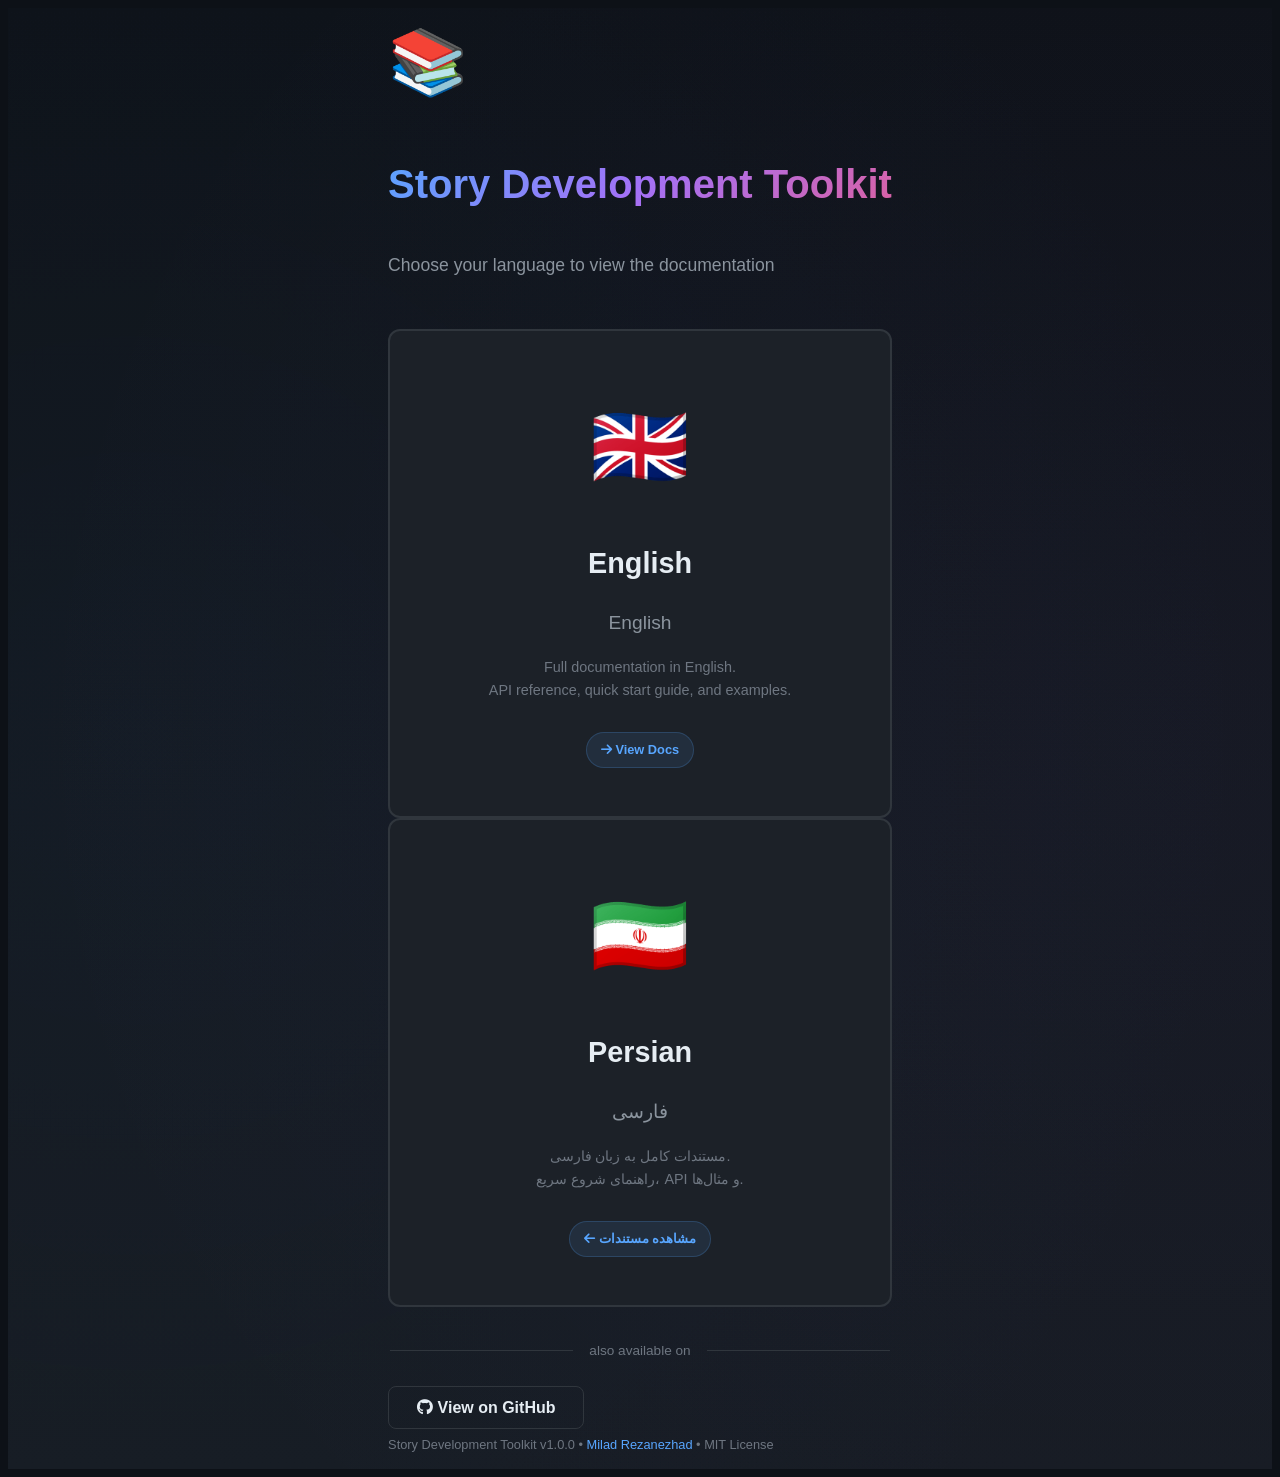
==== docs/index.html @ 2c7aa475 "Create index.html" ====
<!DOCTYPE html>
<html lang="en" dir="ltr">
<head>
    <meta charset="UTF-8">
    <meta name="viewport" content="width=device-width, initial-scale=1.0">
    <title>Story Development Toolkit - Documentation</title>

    <!-- Bootstrap -->
    <link rel="stylesheet" href="https://lib.arvancloud.ir/bootstrap/5.2.3/css/bootstrap.css">
    <!-- Font Awesome -->
    <link rel="stylesheet" href="https://lib.arvancloud.ir/font-awesome/6.3.0/css/all.min.css">
    <!-- Custom Styles (English) -->
    <link rel="stylesheet" href="eng/styles.css">

    <style>
        .lang-select-section {
            min-height: 100vh;
            display: flex;
            align-items: center;
            justify-content: center;
            background: linear-gradient(180deg, #0d1117 0%, #161b22 100%);
            position: relative;
            overflow: hidden;
        }

        .lang-select-section::before {
            content: '';
            position: absolute;
            top: -50%;
            left: -50%;
            width: 200%;
            height: 200%;
            background: radial-gradient(circle at 30% 50%, rgba(88, 166, 255, 0.04) 0%, transparent 50%),
                        radial-gradient(circle at 70% 50%, rgba(163, 113, 247, 0.04) 0%, transparent 50%);
            animation: heroGlow 10s ease-in-out infinite;
        }

        @keyframes heroGlow {
            0%, 100% { transform: rotate(0deg); }
            50% { transform: rotate(180deg); }
        }

        .lang-card {
            background: var(--bg-card);
            border: 2px solid var(--border);
            border-radius: var(--radius);
            padding: 3rem 2rem;
            text-align: center;
            text-decoration: none;
            transition: all 0.3s ease;
            position: relative;
            overflow: hidden;
            display: block;
            height: 100%;
        }

        .lang-card::before {
            content: '';
            position: absolute;
            top: 0;
            left: 0;
            right: 0;
            height: 3px;
            background: linear-gradient(90deg, #58a6ff, #a371f7, #db61a2);
            opacity: 0;
            transition: opacity 0.3s ease;
        }

        .lang-card:hover {
            transform: translateY(-8px);
            box-shadow: 0 20px 50px rgba(0, 0, 0, 0.4);
            border-color: var(--accent);
            text-decoration: none;
            color: var(--text-primary);
        }

        .lang-card:hover::before {
            opacity: 1;
        }

        .lang-flag {
            font-size: 5rem;
            margin-bottom: 1.5rem;
            display: block;
            animation: float 3s ease-in-out infinite;
        }

        .lang-card:hover .lang-flag {
            animation: bounce 0.6s ease;
        }

        @keyframes bounce {
            0%, 100% { transform: translateY(0); }
            40% { transform: translateY(-15px); }
            60% { transform: translateY(-5px); }
        }

        .lang-name {
            font-size: 1.8rem;
            font-weight: 700;
            margin-bottom: 0.75rem;
            color: var(--text-primary);
        }

        .lang-native {
            font-size: 1.2rem;
            color: var(--text-secondary);
            margin-bottom: 1rem;
        }

        .lang-desc {
            font-size: 0.9rem;
            color: var(--text-muted);
            line-height: 1.6;
        }

        .lang-badge {
            display: inline-block;
            padding: 6px 14px;
            border-radius: 20px;
            font-size: 0.8rem;
            font-weight: 600;
            margin-top: 1rem;
            background: rgba(88, 166, 255, 0.1);
            color: var(--accent);
            border: 1px solid rgba(88, 166, 255, 0.2);
        }

        .logo-section {
            position: relative;
            z-index: 1;
            margin-bottom: 3rem;
        }

        .logo-icon {
            font-size: 4rem;
            margin-bottom: 1rem;
            animation: float 3s ease-in-out infinite;
        }

        .logo-title {
            font-size: 2.5rem;
            font-weight: 900;
            background: linear-gradient(135deg, #58a6ff, #a371f7, #db61a2);
            -webkit-background-clip: text;
            -webkit-text-fill-color: transparent;
            background-clip: text;
        }

        .logo-subtitle {
            color: var(--text-secondary);
            font-size: 1.1rem;
            margin-top: 0.5rem;
        }

        .divider-text {
            display: flex;
            align-items: center;
            gap: 1rem;
            color: var(--text-muted);
            font-size: 0.85rem;
            margin: 1.5rem 0;
        }

        .divider-text::before,
        .divider-text::after {
            content: '';
            flex: 1;
            height: 1px;
            background: var(--border);
        }

        .footer-note {
            color: var(--text-muted);
            font-size: 0.8rem;
        }

        .footer-note a {
            color: var(--accent);
            text-decoration: none;
        }

        .footer-note a:hover {
            text-decoration: underline;
        }
    </style>
</head>
<body>

    <!-- Language Selection -->
    <section class="lang-select-section">
        <div class="container text-center" style="position:relative;z-index:1;">

            <!-- Logo -->
            <div class="logo-section">
                <div class="logo-icon">📚</div>
                <h1 class="logo-title">Story Development Toolkit</h1>
                <p class="logo-subtitle">Choose your language to view the documentation</p>
            </div>

            <!-- Language Cards -->
            <div class="row g-4 justify-content-center" style="max-width:700px;margin:0 auto;">
                <!-- English -->
                <div class="col-sm-6">
                    <a href="eng/index.html" class="lang-card">
                        <span class="lang-flag">🇬🇧</span>
                        <h2 class="lang-name">English</h2>
                        <p class="lang-native">English</p>
                        <p class="lang-desc">
                            Full documentation in English.<br>
                            API reference, quick start guide, and examples.
                        </p>
                        <span class="lang-badge">
                            <i class="fa-solid fa-arrow-right"></i> View Docs
                        </span>
                    </a>
                </div>

                <!-- Persian -->
                <div class="col-sm-6">
                    <a href="fa-ir/index.html" class="lang-card">
                        <span class="lang-flag">🇮🇷</span>
                        <h2 class="lang-name">Persian</h2>
                        <p class="lang-native">فارسی</p>
                        <p class="lang-desc">
                            مستندات کامل به زبان فارسی.<br>
                            راهنمای شروع سریع، API و مثال‌ها.
                        </p>
                        <span class="lang-badge">
                            <i class="fa-solid fa-arrow-left"></i> مشاهده مستندات
                        </span>
                    </a>
                </div>
            </div>

            <!-- Divider -->
            <div class="divider-text" style="max-width:500px;margin:2rem auto;">
                also available on
            </div>

            <!-- GitHub Link -->
            <div>
                <a href="https://github.com/miladrezanezhad/story-toolkit" 
                   class="btn btn-outline-custom" target="_blank">
                    <i class="fa-brands fa-github"></i> View on GitHub
                </a>
            </div>

            <!-- Footer Note -->
            <p class="footer-note mt-4">
                Story Development Toolkit v1.0.0 • 
                <a href="https://github.com/miladrezanezhad">Milad Rezanezhad</a> • 
                MIT License
            </p>

        </div>
    </section>

    <!-- Bootstrap JS -->
    <script src="https://lib.arvancloud.ir/bootstrap/5.2.3/js/bootstrap.js"></script>
</body>
</html>
---- docs/eng/styles.css ----
/* ============================================
   Story Development Toolkit - English Styles
   Bootstrap + Dark Theme
   Author: Milad Rezanezhad
   GitHub: https://github.com/miladrezanezhad
   ============================================ */

:root {
    --bg-primary: #0d1117;
    --bg-secondary: #161b22;
    --bg-tertiary: #21262d;
    --bg-card: #1c2128;
    --border: #30363d;
    --text-primary: #e6edf3;
    --text-secondary: #8b949e;
    --text-muted: #6e7681;
    --accent: #58a6ff;
    --accent-hover: #79c0ff;
    --green: #3fb950;
    --yellow: #d2991d;
    --orange: #f0883e;
    --purple: #a371f7;
    --pink: #db61a2;
    --red: #f85149;
    --code-bg: #1a1a2e;
    --code-keyword: #ff7b72;
    --code-string: #a5d6ff;
    --code-function: #d2a8ff;
    --code-comment: #8b949e;
    --radius: 12px;
    --radius-sm: 8px;
    --transition: 0.3s ease;
    --font: -apple-system, BlinkMacSystemFont, 'Segoe UI', 'Noto Sans', Helvetica, Arial, sans-serif;
    --font-mono: 'JetBrains Mono', 'Fira Code', 'Consolas', 'Monaco', monospace;
}

/* Base */
body {
    font-family: var(--font);
    background-color: var(--bg-primary);
    color: var(--text-primary);
    line-height: 1.7;
}

a {
    color: var(--accent);
    text-decoration: none;
    transition: var(--transition);
}
a:hover {
    color: var(--accent-hover);
}

/* Navbar Overrides */
.navbar {
    background: var(--bg-secondary) !important;
    border-bottom: 1px solid var(--border);
    backdrop-filter: blur(10px);
}
.navbar-brand {
    font-weight: 700;
    color: var(--text-primary) !important;
}
.nav-link {
    color: var(--text-secondary) !important;
    transition: var(--transition);
}
.nav-link:hover,
.nav-link.active {
    color: var(--accent) !important;
}

/* Hero Section */
.hero-section {
    background: linear-gradient(180deg, #0d1117 0%, #161b22 100%);
    border-bottom: 1px solid var(--border);
    position: relative;
    overflow: hidden;
}
.hero-section::before {
    content: '';
    position: absolute;
    top: -50%;
    left: -50%;
    width: 200%;
    height: 200%;
    background: radial-gradient(circle at 30% 50%, rgba(88, 166, 255, 0.04) 0%, transparent 50%),
                radial-gradient(circle at 70% 50%, rgba(163, 113, 247, 0.04) 0%, transparent 50%);
    animation: heroGlow 10s ease-in-out infinite;
}
@keyframes heroGlow {
    0%, 100% { transform: rotate(0deg); }
    50% { transform: rotate(180deg); }
}
.hero-logo {
    font-size: 4rem;
    animation: float 3s ease-in-out infinite;
    position: relative;
    z-index: 1;
}
@keyframes float {
    0%, 100% { transform: translateY(0); }
    50% { transform: translateY(-10px); }
}
.hero-title {
    font-size: 3rem;
    font-weight: 900;
    background: linear-gradient(135deg, #58a6ff, #a371f7, #db61a2);
    -webkit-background-clip: text;
    -webkit-text-fill-color: transparent;
    background-clip: text;
    position: relative;
    z-index: 1;
    line-height: 1.3;
}
.hero-subtitle {
    color: var(--text-secondary);
    font-size: 1.2rem;
    position: relative;
    z-index: 1;
}

/* Badges */
.badge-custom {
    display: inline-flex;
    align-items: center;
    gap: 6px;
    padding: 6px 14px;
    border-radius: 20px;
    font-size: 0.8rem;
    font-weight: 600;
    border: 1px solid var(--border);
}
.badge-python { background: rgba(88, 166, 255, 0.1); color: var(--accent); }
.badge-version { background: rgba(63, 185, 80, 0.1); color: var(--green); }
.badge-license { background: rgba(210, 153, 29, 0.1); color: var(--yellow); }
.badge-author { background: rgba(163, 113, 247, 0.1); color: var(--purple); }

/* Buttons */
.btn-primary-custom {
    background: var(--accent);
    color: #fff;
    border: none;
    padding: 12px 28px;
    border-radius: var(--radius-sm);
    font-weight: 600;
    transition: var(--transition);
}
.btn-primary-custom:hover {
    background: var(--accent-hover);
    color: #fff;
    transform: translateY(-2px);
    box-shadow: 0 8px 25px rgba(88, 166, 255, 0.3);
}
.btn-outline-custom {
    background: transparent;
    color: var(--text-primary);
    border: 1px solid var(--border);
    padding: 12px 28px;
    border-radius: var(--radius-sm);
    font-weight: 600;
    transition: var(--transition);
}
.btn-outline-custom:hover {
    background: var(--bg-tertiary);
    color: var(--text-primary);
    border-color: var(--text-muted);
    transform: translateY(-2px);
}

/* Section Titles */
.section-title {
    font-size: 2rem;
    font-weight: 700;
    text-align: center;
    margin-bottom: 3rem;
}

/* Feature Cards */
.feature-card {
    background: var(--bg-card);
    border: 1px solid var(--border);
    border-radius: var(--radius);
    padding: 2rem;
    transition: var(--transition);
    position: relative;
    overflow: hidden;
    height: 100%;
}
.feature-card::before {
    content: '';
    position: absolute;
    top: 0; left: 0; right: 0;
    height: 3px;
    background: linear-gradient(90deg, #58a6ff, #a371f7, #db61a2);
    opacity: 0;
    transition: var(--transition);
}
.feature-card:hover {
    transform: translateY(-5px);
    box-shadow: 0 12px 40px rgba(0, 0, 0, 0.3);
    border-color: var(--text-muted);
}
.feature-card:hover::before { opacity: 1; }
.feature-card .feature-icon {
    font-size: 2.5rem;
    margin-bottom: 1rem;
}
.feature-card h3 {
    font-size: 1.25rem;
    margin-bottom: 0.75rem;
}
.feature-card p {
    font-size: 0.9rem;
    color: var(--text-secondary);
    line-height: 1.8;
}

/* Code Blocks */
.code-block-wrapper {
    background: var(--code-bg);
    border: 1px solid var(--border);
    border-radius: var(--radius);
    overflow: hidden;
    margin-bottom: 1.5rem;
    position: relative;
}
.code-block-header {
    display: flex;
    justify-content: space-between;
    align-items: center;
    padding: 8px 16px;
    background: var(--bg-tertiary);
    border-bottom: 1px solid var(--border);
}
.code-block-header .lang-label {
    font-size: 0.7rem;
    color: var(--text-muted);
    text-transform: uppercase;
    letter-spacing: 1px;
}
.code-block-header .copy-btn {
    background: transparent;
    border: 1px solid var(--border);
    color: var(--text-secondary);
    padding: 4px 10px;
    border-radius: 4px;
    font-size: 0.75rem;
    cursor: pointer;
    transition: var(--transition);
}
.code-block-header .copy-btn:hover {
    background: var(--bg-primary);
    color: var(--accent);
    border-color: var(--accent);
}
.code-block-header .copy-btn.copied {
    color: var(--green);
    border-color: var(--green);
}
.code-block-body {
    padding: 20px;
    overflow-x: auto;
}
.code-block-body pre {
    margin: 0;
}
.code-block-body code {
    font-family: var(--font-mono);
    font-size: 0.85rem;
    line-height: 1.8;
    color: var(--text-primary);
}
.kw { color: var(--code-keyword); }
.str { color: var(--code-string); }
.fn { color: var(--code-function); }
.cm { color: var(--code-comment); }

/* Output Block */
.output-block {
    background: var(--bg-primary);
    border: 1px solid var(--border);
    border-radius: var(--radius);
    padding: 16px 20px;
    font-family: var(--font-mono);
    font-size: 0.85rem;
    color: var(--green);
    margin-top: 1rem;
}

/* Stats */
.stat-item {
    background: var(--bg-card);
    border: 1px solid var(--border);
    border-radius: var(--radius);
    padding: 2rem 1rem;
    text-align: center;
    transition: var(--transition);
}
.stat-item:hover {
    transform: translateY(-3px);
    box-shadow: 0 8px 25px rgba(0, 0, 0, 0.2);
    border-color: var(--accent);
}
.stat-icon { font-size: 1.8rem; margin-bottom: 0.5rem; }
.stat-number {
    font-size: 2.5rem;
    font-weight: 900;
    background: linear-gradient(135deg, #58a6ff, #a371f7);
    -webkit-background-clip: text;
    -webkit-text-fill-color: transparent;
    background-clip: text;
    line-height: 1.2;
}
.stat-label {
    color: var(--text-secondary);
    font-size: 0.85rem;
    margin-top: 0.5rem;
}

/* Doc Cards */
.doc-card {
    background: var(--bg-card);
    border: 1px solid var(--border);
    border-radius: var(--radius);
    padding: 1.5rem;
    text-decoration: none;
    transition: var(--transition);
    display: block;
    height: 100%;
    color: var(--text-primary);
}
.doc-card:hover {
    transform: translateY(-3px);
    box-shadow: 0 8px 30px rgba(0, 0, 0, 0.3);
    border-color: var(--accent);
    color: var(--text-primary);
}
.doc-card .doc-icon { font-size: 2rem; margin-bottom: 0.75rem; }
.doc-card h3 { font-size: 1.1rem; margin-bottom: 0.5rem; }
.doc-card p { font-size: 0.85rem; color: var(--text-secondary); line-height: 1.8; }
.doc-card .lang-tag {
    display: inline-block;
    font-size: 0.7rem;
    padding: 2px 8px;
    border-radius: 4px;
    margin-top: 0.75rem;
    background: rgba(88, 166, 255, 0.1);
    color: var(--accent);
}

/* Dark Sections */
.bg-dark-section {
    background: var(--bg-secondary);
    border-top: 1px solid var(--border);
    border-bottom: 1px solid var(--border);
}

/* Notes */
.note {
    border-left: 3px solid var(--accent);
    background-color: rgba(88, 166, 255, 0.05);
    padding: 16px 20px;
    border-radius: 0 var(--radius-sm) var(--radius-sm) 0;
    margin-bottom: 1.5rem;
}

/* Sidebar */
.sidebar-custom {
    background: var(--bg-secondary);
    border: 1px solid var(--border);
    border-radius: var(--radius);
    padding: 24px 20px;
    max-height: calc(100vh - 100px);
    overflow-y: auto;
}
.sidebar-custom h5 {
    font-size: 1rem;
    font-weight: 700;
    color: var(--text-primary);
    padding-bottom: 12px;
    margin-bottom: 16px;
    border-bottom: 1px solid var(--border);
}
.sidebar-custom h5 i {
    color: var(--accent);
}
.nav-link-sidebar {
    display: flex;
    align-items: center;
    gap: 10px;
    padding: 8px 12px;
    border-radius: 6px;
    color: var(--text-secondary) !important;
    text-decoration: none;
    font-size: 0.85rem;
    font-weight: 500;
    transition: all 0.2s ease;
    margin-bottom: 2px;
}
.nav-link-sidebar i {
    font-size: 0.9rem;
    width: 20px;
    text-align: center;
    color: var(--text-muted);
    transition: color 0.2s ease;
}
.nav-link-sidebar:hover {
    background: var(--bg-tertiary);
    color: var(--text-primary) !important;
}
.nav-link-sidebar:hover i {
    color: var(--accent);
}
.nav-link-sidebar.active {
    background: rgba(88, 166, 255, 0.1);
    color: var(--accent) !important;
    border-left: 2px solid var(--accent);
}
.nav-link-sidebar.active i {
    color: var(--accent);
}
.sidebar-custom::-webkit-scrollbar { width: 4px; }
.sidebar-custom::-webkit-scrollbar-track { background: transparent; }
.sidebar-custom::-webkit-scrollbar-thumb { background: var(--border); border-radius: 2px; }
.sidebar-custom::-webkit-scrollbar-thumb:hover { background: var(--text-muted); }

/* Tables */
.table {
    color: var(--text-primary);
    --bs-table-bg: transparent;
    --bs-table-striped-bg: var(--bg-tertiary);
    --bs-table-hover-bg: rgba(88, 166, 255, 0.05);
}
.table td:first-child {
    color: var(--pink);
    font-family: var(--font-mono);
    font-size: 0.85rem;
}

/* Footer */
.footer {
    background: var(--bg-secondary);
    border-top: 1px solid var(--border);
    color: var(--text-muted);
    font-size: 0.85rem;
}
.footer a { color: var(--accent); }
.footer a:hover { color: var(--accent-hover); }

/* Scrollbar */
::-webkit-scrollbar { width: 6px; height: 6px; }
::-webkit-scrollbar-track { background: var(--bg-primary); }
::-webkit-scrollbar-thumb { background: var(--border); border-radius: 3px; }
::-webkit-scrollbar-thumb:hover { background: var(--text-muted); }

/* Toast */
.toast-copy {
    position: fixed;
    bottom: 20px;
    right: 20px;
    background: var(--green);
    color: #fff;
    padding: 10px 20px;
    border-radius: 8px;
    font-size: 0.85rem;
    z-index: 9999;
    opacity: 0;
    transform: translateY(10px);
    transition: all 0.3s ease;
}
.toast-copy.show {
    opacity: 1;
    transform: translateY(0);
}

/* API Method */
.api-method {
    border: 1px solid var(--border);
    border-radius: var(--radius);
    padding: 20px;
    background: var(--bg-card);
}
.api-method h5 {
    color: var(--accent);
    font-family: var(--font-mono);
}

/* Responsive */
@media (max-width: 991px) {
    .sidebar-custom { display: none; }
}
@media (max-width: 768px) {
    .hero-title { font-size: 2rem; }
    .hero-logo { font-size: 3rem; }
    .section-title { font-size: 1.5rem; }
}
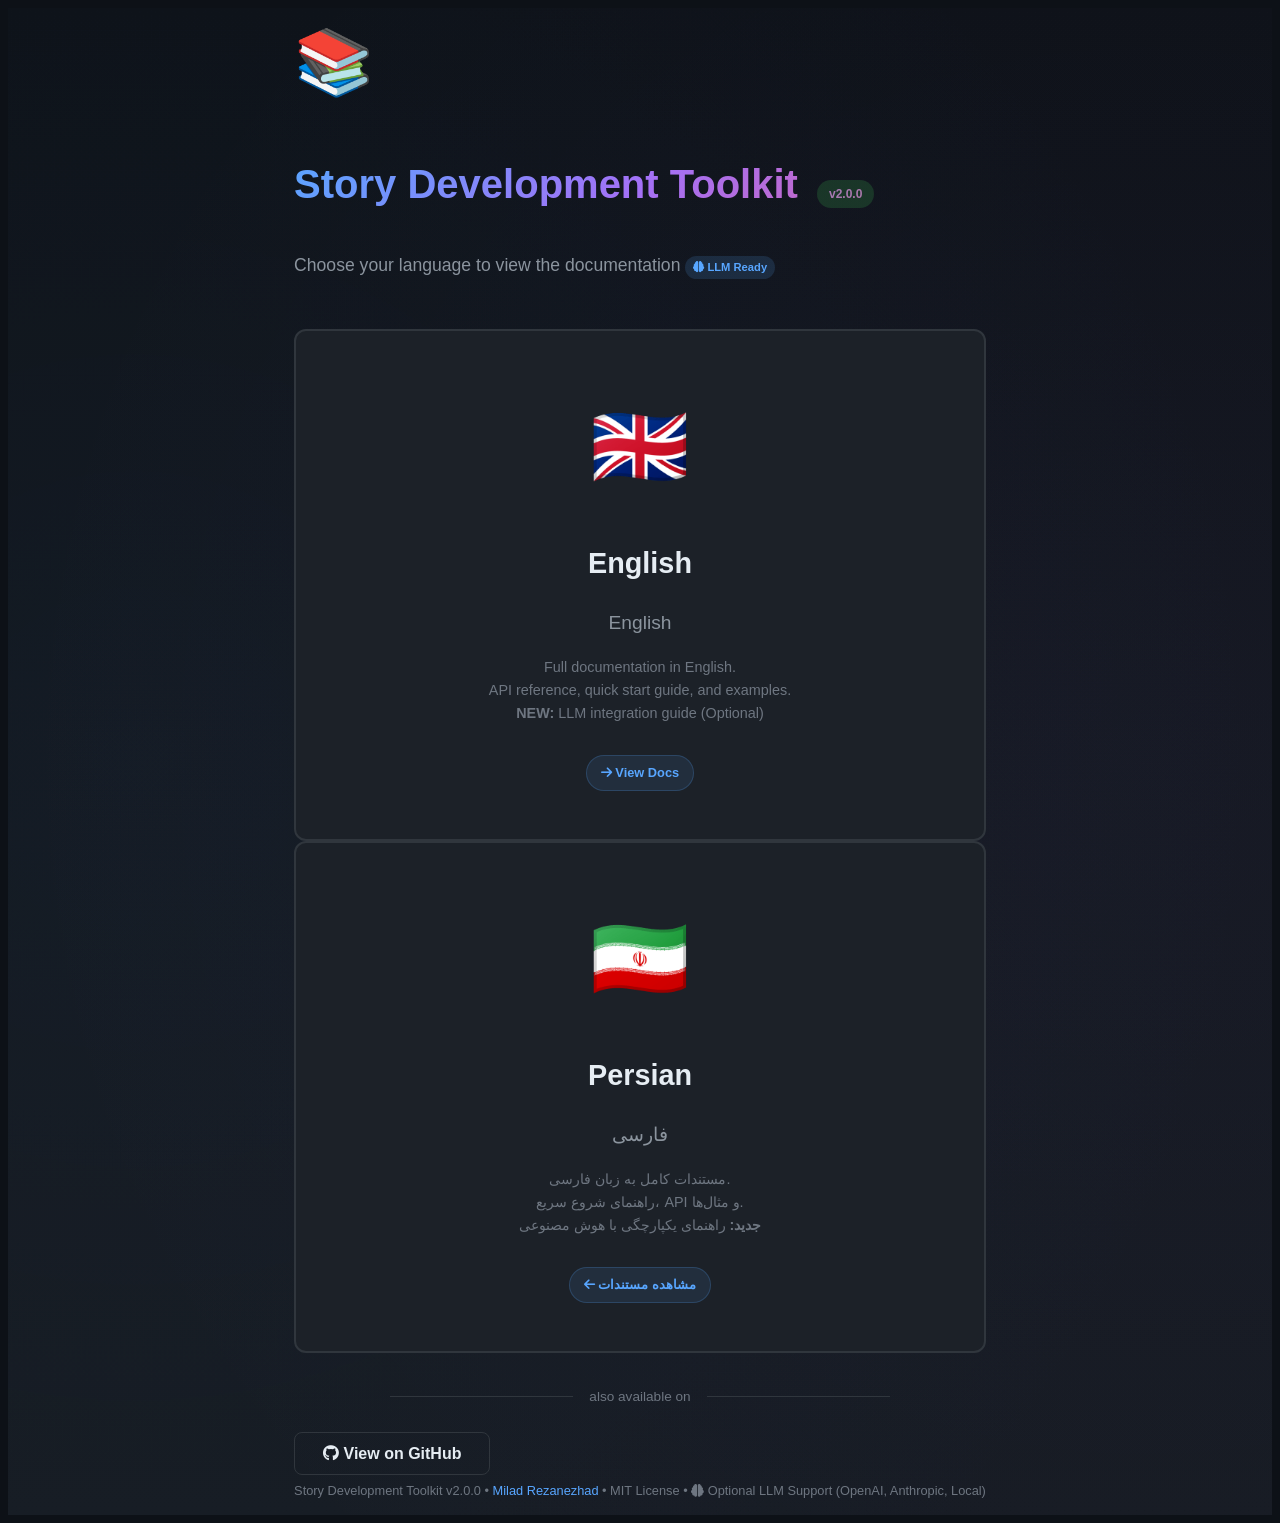
==== commit 1fc7907a: "Update index.html" ====
--- a/docs/index.html
+++ b/docs/index.html
@@ -3,7 +3,7 @@
 <head>
     <meta charset="UTF-8">
     <meta name="viewport" content="width=device-width, initial-scale=1.0">
-    <title>Story Development Toolkit - Documentation</title>
+    <title>Story Development Toolkit v2.0.0 - Documentation</title>
 
     <!-- Bootstrap -->
     <link rel="stylesheet" href="https://lib.arvancloud.ir/bootstrap/5.2.3/css/bootstrap.css">
@@ -13,176 +13,7 @@
     <link rel="stylesheet" href="eng/styles.css">
 
     <style>
-        .lang-select-section {
-            min-height: 100vh;
-            display: flex;
-            align-items: center;
-            justify-content: center;
-            background: linear-gradient(180deg, #0d1117 0%, #161b22 100%);
-            position: relative;
-            overflow: hidden;
-        }
-
-        .lang-select-section::before {
-            content: '';
-            position: absolute;
-            top: -50%;
-            left: -50%;
-            width: 200%;
-            height: 200%;
-            background: radial-gradient(circle at 30% 50%, rgba(88, 166, 255, 0.04) 0%, transparent 50%),
-                        radial-gradient(circle at 70% 50%, rgba(163, 113, 247, 0.04) 0%, transparent 50%);
-            animation: heroGlow 10s ease-in-out infinite;
-        }
-
-        @keyframes heroGlow {
-            0%, 100% { transform: rotate(0deg); }
-            50% { transform: rotate(180deg); }
-        }
-
-        .lang-card {
-            background: var(--bg-card);
-            border: 2px solid var(--border);
-            border-radius: var(--radius);
-            padding: 3rem 2rem;
-            text-align: center;
-            text-decoration: none;
-            transition: all 0.3s ease;
-            position: relative;
-            overflow: hidden;
-            display: block;
-            height: 100%;
-        }
-
-        .lang-card::before {
-            content: '';
-            position: absolute;
-            top: 0;
-            left: 0;
-            right: 0;
-            height: 3px;
-            background: linear-gradient(90deg, #58a6ff, #a371f7, #db61a2);
-            opacity: 0;
-            transition: opacity 0.3s ease;
-        }
-
-        .lang-card:hover {
-            transform: translateY(-8px);
-            box-shadow: 0 20px 50px rgba(0, 0, 0, 0.4);
-            border-color: var(--accent);
-            text-decoration: none;
-            color: var(--text-primary);
-        }
-
-        .lang-card:hover::before {
-            opacity: 1;
-        }
-
-        .lang-flag {
-            font-size: 5rem;
-            margin-bottom: 1.5rem;
-            display: block;
-            animation: float 3s ease-in-out infinite;
-        }
-
-        .lang-card:hover .lang-flag {
-            animation: bounce 0.6s ease;
-        }
-
-        @keyframes bounce {
-            0%, 100% { transform: translateY(0); }
-            40% { transform: translateY(-15px); }
-            60% { transform: translateY(-5px); }
-        }
-
-        .lang-name {
-            font-size: 1.8rem;
-            font-weight: 700;
-            margin-bottom: 0.75rem;
-            color: var(--text-primary);
-        }
-
-        .lang-native {
-            font-size: 1.2rem;
-            color: var(--text-secondary);
-            margin-bottom: 1rem;
-        }
-
-        .lang-desc {
-            font-size: 0.9rem;
-            color: var(--text-muted);
-            line-height: 1.6;
-        }
-
-        .lang-badge {
-            display: inline-block;
-            padding: 6px 14px;
-            border-radius: 20px;
-            font-size: 0.8rem;
-            font-weight: 600;
-            margin-top: 1rem;
-            background: rgba(88, 166, 255, 0.1);
-            color: var(--accent);
-            border: 1px solid rgba(88, 166, 255, 0.2);
-        }
-
-        .logo-section {
-            position: relative;
-            z-index: 1;
-            margin-bottom: 3rem;
-        }
-
-        .logo-icon {
-            font-size: 4rem;
-            margin-bottom: 1rem;
-            animation: float 3s ease-in-out infinite;
-        }
-
-        .logo-title {
-            font-size: 2.5rem;
-            font-weight: 900;
-            background: linear-gradient(135deg, #58a6ff, #a371f7, #db61a2);
-            -webkit-background-clip: text;
-            -webkit-text-fill-color: transparent;
-            background-clip: text;
-        }
-
-        .logo-subtitle {
-            color: var(--text-secondary);
-            font-size: 1.1rem;
-            margin-top: 0.5rem;
-        }
-
-        .divider-text {
-            display: flex;
-            align-items: center;
-            gap: 1rem;
-            color: var(--text-muted);
-            font-size: 0.85rem;
-            margin: 1.5rem 0;
-        }
-
-        .divider-text::before,
-        .divider-text::after {
-            content: '';
-            flex: 1;
-            height: 1px;
-            background: var(--border);
-        }
-
-        .footer-note {
-            color: var(--text-muted);
-            font-size: 0.8rem;
-        }
-
-        .footer-note a {
-            color: var(--accent);
-            text-decoration: none;
-        }
-
-        .footer-note a:hover {
-            text-decoration: underline;
-        }
+        
     </style>
 </head>
 <body>
@@ -194,8 +25,14 @@
             <!-- Logo -->
             <div class="logo-section">
                 <div class="logo-icon">📚</div>
-                <h1 class="logo-title">Story Development Toolkit</h1>
-                <p class="logo-subtitle">Choose your language to view the documentation</p>
+                <h1 class="logo-title">
+                    Story Development Toolkit 
+                    <span class="version-badge">v2.0.0</span>
+                </h1>
+                <p class="logo-subtitle">
+                    Choose your language to view the documentation 
+                    <span class="llm-badge"><i class="fa-solid fa-brain"></i> LLM Ready</span>
+                </p>
             </div>
 
             <!-- Language Cards -->
@@ -208,7 +45,8 @@
                         <p class="lang-native">English</p>
                         <p class="lang-desc">
                             Full documentation in English.<br>
-                            API reference, quick start guide, and examples.
+                            API reference, quick start guide, and examples.<br>
+                            <strong>NEW:</strong> LLM integration guide (Optional)
                         </p>
                         <span class="lang-badge">
                             <i class="fa-solid fa-arrow-right"></i> View Docs
@@ -224,7 +62,8 @@
                         <p class="lang-native">فارسی</p>
                         <p class="lang-desc">
                             مستندات کامل به زبان فارسی.<br>
-                            راهنمای شروع سریع، API و مثال‌ها.
+                            راهنمای شروع سریع، API و مثال‌ها.<br>
+                            <strong>جدید:</strong> راهنمای یکپارچگی با هوش مصنوعی
                         </p>
                         <span class="lang-badge">
                             <i class="fa-solid fa-arrow-left"></i> مشاهده مستندات
@@ -248,9 +87,10 @@
 
             <!-- Footer Note -->
             <p class="footer-note mt-4">
-                Story Development Toolkit v1.0.0 • 
+                Story Development Toolkit v2.0.0 • 
                 <a href="https://github.com/miladrezanezhad">Milad Rezanezhad</a> • 
-                MIT License
+                MIT License • 
+                <i class="fa-solid fa-brain"></i> Optional LLM Support (OpenAI, Anthropic, Local)
             </p>
 
         </div>
--- a/docs/eng/styles.css
+++ b/docs/eng/styles.css
@@ -495,3 +495,198 @@
     .hero-logo { font-size: 3rem; }
     .section-title { font-size: 1.5rem; }
 }
+
+
+/* style file docs/index.html */
+
+.lang-select-section {
+            min-height: 100vh;
+            display: flex;
+            align-items: center;
+            justify-content: center;
+            background: linear-gradient(180deg, #0d1117 0%, #161b22 100%);
+            position: relative;
+            overflow: hidden;
+        }
+
+.lang-select-section::before {
+            content: '';
+            position: absolute;
+            top: -50%;
+            left: -50%;
+            width: 200%;
+            height: 200%;
+            background: radial-gradient(circle at 30% 50%, rgba(88, 166, 255, 0.04) 0%, transparent 50%),
+                        radial-gradient(circle at 70% 50%, rgba(163, 113, 247, 0.04) 0%, transparent 50%);
+            animation: heroGlow 10s ease-in-out infinite;
+        }
+
+        @keyframes heroGlow {
+            0%, 100% { transform: rotate(0deg); }
+            50% { transform: rotate(180deg); }
+        }
+ .lang-card {
+            background: var(--bg-card);
+            border: 2px solid var(--border);
+            border-radius: var(--radius);
+            padding: 3rem 2rem;
+            text-align: center;
+            text-decoration: none;
+            transition: all 0.3s ease;
+            position: relative;
+            overflow: hidden;
+            display: block;
+            height: 100%;
+        }
+
+        .lang-card::before {
+            content: '';
+            position: absolute;
+            top: 0;
+            left: 0;
+            right: 0;
+            height: 3px;
+            background: linear-gradient(90deg, #58a6ff, #a371f7, #db61a2);
+            opacity: 0;
+            transition: opacity 0.3s ease;
+        }
+
+        .lang-card:hover {
+            transform: translateY(-8px);
+            box-shadow: 0 20px 50px rgba(0, 0, 0, 0.4);
+            border-color: var(--accent);
+            text-decoration: none;
+            color: var(--text-primary);
+        }
+
+        .lang-card:hover::before {
+            opacity: 1;
+        }
+
+        .lang-flag {
+            font-size: 5rem;
+            margin-bottom: 1.5rem;
+            display: block;
+            animation: float 3s ease-in-out infinite;
+        }
+
+        .lang-card:hover .lang-flag {
+            animation: bounce 0.6s ease;
+        }
+
+        @keyframes bounce {
+            0%, 100% { transform: translateY(0); }
+            40% { transform: translateY(-15px); }
+            60% { transform: translateY(-5px); }
+        }
+
+        .lang-name {
+            font-size: 1.8rem;
+            font-weight: 700;
+            margin-bottom: 0.75rem;
+            color: var(--text-primary);
+        }
+
+        .lang-native {
+            font-size: 1.2rem;
+            color: var(--text-secondary);
+            margin-bottom: 1rem;
+        }
+
+        .lang-desc {
+            font-size: 0.9rem;
+            color: var(--text-muted);
+            line-height: 1.6;
+        }
+
+        .lang-badge {
+            display: inline-block;
+            padding: 6px 14px;
+            border-radius: 20px;
+            font-size: 0.8rem;
+            font-weight: 600;
+            margin-top: 1rem;
+            background: rgba(88, 166, 255, 0.1);
+            color: var(--accent);
+            border: 1px solid rgba(88, 166, 255, 0.2);
+        }
+
+        .version-badge {
+            display: inline-block;
+            background: rgba(63, 185, 80, 0.2);
+            color: var(--green);
+            padding: 4px 12px;
+            border-radius: 20px;
+            font-size: 0.75rem;
+            font-weight: 600;
+            margin-left: 8px;
+        }
+
+        .logo-section {
+            position: relative;
+            z-index: 1;
+            margin-bottom: 3rem;
+        }
+
+        .logo-icon {
+            font-size: 4rem;
+            margin-bottom: 1rem;
+            animation: float 3s ease-in-out infinite;
+        }
+
+        .logo-title {
+            font-size: 2.5rem;
+            font-weight: 900;
+            background: linear-gradient(135deg, #58a6ff, #a371f7, #db61a2);
+            -webkit-background-clip: text;
+            -webkit-text-fill-color: transparent;
+            background-clip: text;
+        }
+
+        .logo-subtitle {
+            color: var(--text-secondary);
+            font-size: 1.1rem;
+            margin-top: 0.5rem;
+        }
+
+        .divider-text {
+            display: flex;
+            align-items: center;
+            gap: 1rem;
+            color: var(--text-muted);
+            font-size: 0.85rem;
+            margin: 1.5rem 0;
+        }
+
+        .divider-text::before,
+        .divider-text::after {
+            content: '';
+            flex: 1;
+            height: 1px;
+            background: var(--border);
+        }
+
+        .llm-badge {
+            display: inline-block;
+            background: rgba(88, 166, 255, 0.15);
+            color: #58a6ff;
+            padding: 2px 8px;
+            border-radius: 12px;
+            font-size: 0.7rem;
+            font-weight: 600;
+            margin-right: 8px;
+        }
+
+        .footer-note {
+            color: var(--text-muted);
+            font-size: 0.8rem;
+        }
+
+        .footer-note a {
+            color: var(--accent);
+            text-decoration: none;
+        }
+
+        .footer-note a:hover {
+            text-decoration: underline;
+        }
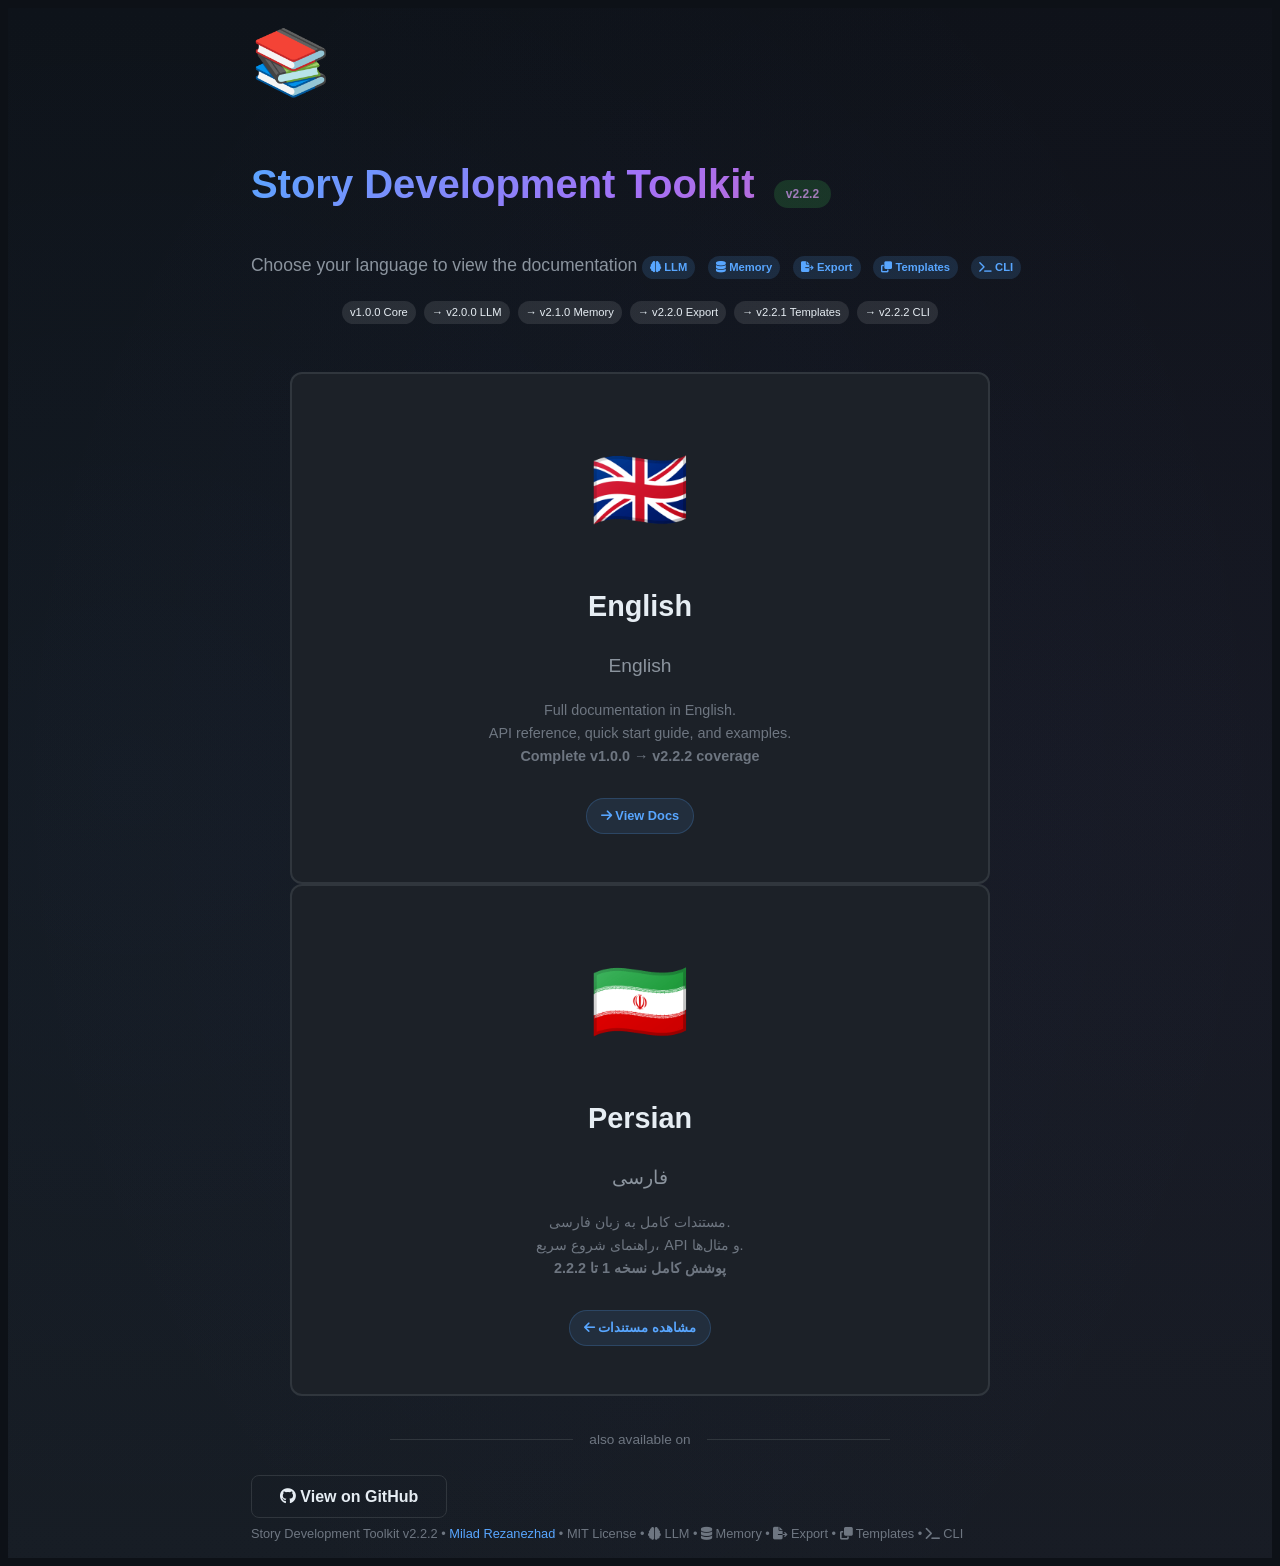
==== commit bc1e2b0b: "Update index.html" ====
--- a/docs/index.html
+++ b/docs/index.html
@@ -3,7 +3,7 @@
 <head>
     <meta charset="UTF-8">
     <meta name="viewport" content="width=device-width, initial-scale=1.0">
-    <title>Story Development Toolkit v2.0.0 - Documentation</title>
+    <title>Story Development Toolkit v2.2.2 - Documentation</title>
 
     <!-- Bootstrap -->
     <link rel="stylesheet" href="https://lib.arvancloud.ir/bootstrap/5.2.3/css/bootstrap.css">
@@ -13,7 +13,212 @@
     <link rel="stylesheet" href="eng/styles.css">
 
     <style>
-        
+        .lang-select-section {
+            min-height: 100vh;
+            display: flex;
+            align-items: center;
+            justify-content: center;
+            background: linear-gradient(180deg, #0d1117 0%, #161b22 100%);
+            position: relative;
+            overflow: hidden;
+        }
+
+        .lang-select-section::before {
+            content: '';
+            position: absolute;
+            top: -50%;
+            left: -50%;
+            width: 200%;
+            height: 200%;
+            background: radial-gradient(circle at 30% 50%, rgba(88, 166, 255, 0.04) 0%, transparent 50%),
+                        radial-gradient(circle at 70% 50%, rgba(163, 113, 247, 0.04) 0%, transparent 50%);
+            animation: heroGlow 10s ease-in-out infinite;
+        }
+
+        @keyframes heroGlow {
+            0%, 100% { transform: rotate(0deg); }
+            50% { transform: rotate(180deg); }
+        }
+
+        .lang-card {
+            background: var(--bg-card);
+            border: 2px solid var(--border);
+            border-radius: var(--radius);
+            padding: 3rem 2rem;
+            text-align: center;
+            text-decoration: none;
+            transition: all 0.3s ease;
+            position: relative;
+            overflow: hidden;
+            display: block;
+            height: 100%;
+        }
+
+        .lang-card::before {
+            content: '';
+            position: absolute;
+            top: 0;
+            left: 0;
+            right: 0;
+            height: 3px;
+            background: linear-gradient(90deg, #58a6ff, #a371f7, #db61a2);
+            opacity: 0;
+            transition: opacity 0.3s ease;
+        }
+
+        .lang-card:hover {
+            transform: translateY(-8px);
+            box-shadow: 0 20px 50px rgba(0, 0, 0, 0.4);
+            border-color: var(--accent);
+            text-decoration: none;
+            color: var(--text-primary);
+        }
+
+        .lang-card:hover::before {
+            opacity: 1;
+        }
+
+        .lang-flag {
+            font-size: 5rem;
+            margin-bottom: 1.5rem;
+            display: block;
+            animation: float 3s ease-in-out infinite;
+        }
+
+        .lang-card:hover .lang-flag {
+            animation: bounce 0.6s ease;
+        }
+
+        @keyframes bounce {
+            0%, 100% { transform: translateY(0); }
+            40% { transform: translateY(-15px); }
+            60% { transform: translateY(-5px); }
+        }
+
+        .lang-name {
+            font-size: 1.8rem;
+            font-weight: 700;
+            margin-bottom: 0.75rem;
+            color: var(--text-primary);
+        }
+
+        .lang-native {
+            font-size: 1.2rem;
+            color: var(--text-secondary);
+            margin-bottom: 1rem;
+        }
+
+        .lang-desc {
+            font-size: 0.9rem;
+            color: var(--text-muted);
+            line-height: 1.6;
+        }
+
+        .lang-badge {
+            display: inline-block;
+            padding: 6px 14px;
+            border-radius: 20px;
+            font-size: 0.8rem;
+            font-weight: 600;
+            margin-top: 1rem;
+            background: rgba(88, 166, 255, 0.1);
+            color: var(--accent);
+            border: 1px solid rgba(88, 166, 255, 0.2);
+        }
+
+        .version-badge {
+            display: inline-block;
+            background: rgba(63, 185, 80, 0.2);
+            color: var(--green);
+            padding: 4px 12px;
+            border-radius: 20px;
+            font-size: 0.75rem;
+            font-weight: 600;
+            margin-left: 8px;
+        }
+
+        .logo-section {
+            position: relative;
+            z-index: 1;
+            margin-bottom: 3rem;
+        }
+
+        .logo-icon {
+            font-size: 4rem;
+            margin-bottom: 1rem;
+            animation: float 3s ease-in-out infinite;
+        }
+
+        .logo-title {
+            font-size: 2.5rem;
+            font-weight: 900;
+            background: linear-gradient(135deg, #58a6ff, #a371f7, #db61a2);
+            -webkit-background-clip: text;
+            -webkit-text-fill-color: transparent;
+            background-clip: text;
+        }
+
+        .logo-subtitle {
+            color: var(--text-secondary);
+            font-size: 1.1rem;
+            margin-top: 0.5rem;
+        }
+
+        .divider-text {
+            display: flex;
+            align-items: center;
+            gap: 1rem;
+            color: var(--text-muted);
+            font-size: 0.85rem;
+            margin: 1.5rem 0;
+        }
+
+        .divider-text::before,
+        .divider-text::after {
+            content: '';
+            flex: 1;
+            height: 1px;
+            background: var(--border);
+        }
+
+        .feature-badge {
+            display: inline-block;
+            background: rgba(88, 166, 255, 0.15);
+            color: #58a6ff;
+            padding: 2px 8px;
+            border-radius: 12px;
+            font-size: 0.7rem;
+            font-weight: 600;
+            margin-right: 8px;
+        }
+
+        .footer-note {
+            color: var(--text-muted);
+            font-size: 0.8rem;
+        }
+
+        .footer-note a {
+            color: var(--accent);
+            text-decoration: none;
+        }
+
+        .footer-note a:hover {
+            text-decoration: underline;
+        }
+
+        .version-strip {
+            display: flex;
+            justify-content: center;
+            gap: 8px;
+            flex-wrap: wrap;
+            margin-top: 20px;
+        }
+        .version-strip span {
+            font-size: 0.7rem;
+            padding: 2px 8px;
+            border-radius: 12px;
+            background: rgba(255,255,255,0.1);
+        }
     </style>
 </head>
 <body>
@@ -27,12 +232,24 @@
                 <div class="logo-icon">📚</div>
                 <h1 class="logo-title">
                     Story Development Toolkit 
-                    <span class="version-badge">v2.0.0</span>
+                    <span class="version-badge">v2.2.2</span>
                 </h1>
                 <p class="logo-subtitle">
                     Choose your language to view the documentation 
-                    <span class="llm-badge"><i class="fa-solid fa-brain"></i> LLM Ready</span>
+                    <span class="feature-badge"><i class="fa-solid fa-brain"></i> LLM</span>
+                    <span class="feature-badge"><i class="fa-solid fa-database"></i> Memory</span>
+                    <span class="feature-badge"><i class="fa-solid fa-file-export"></i> Export</span>
+                    <span class="feature-badge"><i class="fa-solid fa-clone"></i> Templates</span>
+                    <span class="feature-badge"><i class="fa-solid fa-terminal"></i> CLI</span>
                 </p>
+                <div class="version-strip">
+                    <span>v1.0.0 Core</span>
+                    <span>→ v2.0.0 LLM</span>
+                    <span>→ v2.1.0 Memory</span>
+                    <span>→ v2.2.0 Export</span>
+                    <span>→ v2.2.1 Templates</span>
+                    <span>→ v2.2.2 CLI</span>
+                </div>
             </div>
 
             <!-- Language Cards -->
@@ -46,7 +263,7 @@
                         <p class="lang-desc">
                             Full documentation in English.<br>
                             API reference, quick start guide, and examples.<br>
-                            <strong>NEW:</strong> LLM integration guide (Optional)
+                            <strong>Complete v1.0.0 → v2.2.2 coverage</strong>
                         </p>
                         <span class="lang-badge">
                             <i class="fa-solid fa-arrow-right"></i> View Docs
@@ -63,7 +280,7 @@
                         <p class="lang-desc">
                             مستندات کامل به زبان فارسی.<br>
                             راهنمای شروع سریع، API و مثال‌ها.<br>
-                            <strong>جدید:</strong> راهنمای یکپارچگی با هوش مصنوعی
+                            <strong>پوشش کامل نسخه 1 تا 2.2.2</strong>
                         </p>
                         <span class="lang-badge">
                             <i class="fa-solid fa-arrow-left"></i> مشاهده مستندات
@@ -87,10 +304,14 @@
 
             <!-- Footer Note -->
             <p class="footer-note mt-4">
-                Story Development Toolkit v2.0.0 • 
+                Story Development Toolkit v2.2.2 • 
                 <a href="https://github.com/miladrezanezhad">Milad Rezanezhad</a> • 
                 MIT License • 
-                <i class="fa-solid fa-brain"></i> Optional LLM Support (OpenAI, Anthropic, Local)
+                <i class="fa-solid fa-brain"></i> LLM • 
+                <i class="fa-solid fa-database"></i> Memory • 
+                <i class="fa-solid fa-file-export"></i> Export • 
+                <i class="fa-solid fa-clone"></i> Templates • 
+                <i class="fa-solid fa-terminal"></i> CLI
             </p>
 
         </div>
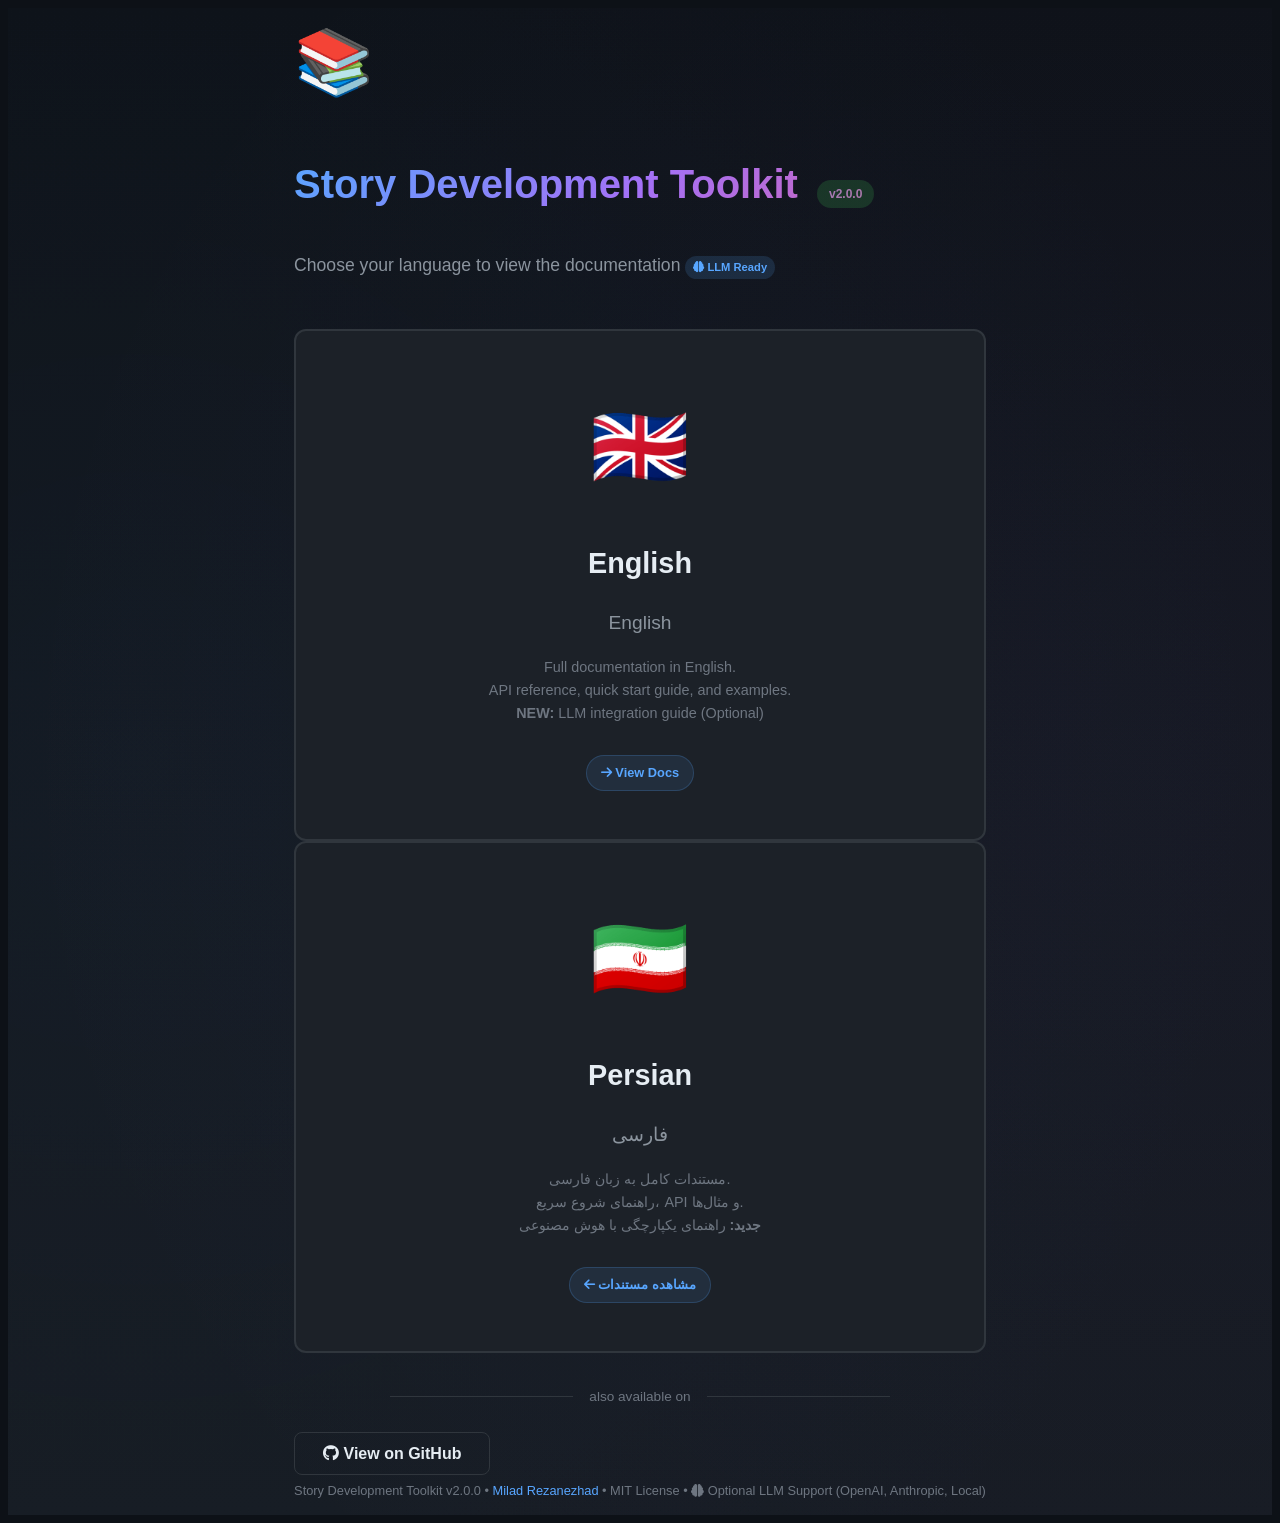
==== commit 5fb38e61: "Initial commit: Story Toolkit v2.0.0 - Add LLM module with OpenAI, Anthropic, Local, Mock backends -" ====
--- a/docs/index.html
+++ b/docs/index.html
@@ -3,7 +3,7 @@
 <head>
     <meta charset="UTF-8">
     <meta name="viewport" content="width=device-width, initial-scale=1.0">
-    <title>Story Development Toolkit v2.2.2 - Documentation</title>
+    <title>Story Development Toolkit v2.0.0 - Documentation</title>
 
     <!-- Bootstrap -->
     <link rel="stylesheet" href="https://lib.arvancloud.ir/bootstrap/5.2.3/css/bootstrap.css">
@@ -13,212 +13,7 @@
     <link rel="stylesheet" href="eng/styles.css">
 
     <style>
-        .lang-select-section {
-            min-height: 100vh;
-            display: flex;
-            align-items: center;
-            justify-content: center;
-            background: linear-gradient(180deg, #0d1117 0%, #161b22 100%);
-            position: relative;
-            overflow: hidden;
-        }
-
-        .lang-select-section::before {
-            content: '';
-            position: absolute;
-            top: -50%;
-            left: -50%;
-            width: 200%;
-            height: 200%;
-            background: radial-gradient(circle at 30% 50%, rgba(88, 166, 255, 0.04) 0%, transparent 50%),
-                        radial-gradient(circle at 70% 50%, rgba(163, 113, 247, 0.04) 0%, transparent 50%);
-            animation: heroGlow 10s ease-in-out infinite;
-        }
-
-        @keyframes heroGlow {
-            0%, 100% { transform: rotate(0deg); }
-            50% { transform: rotate(180deg); }
-        }
-
-        .lang-card {
-            background: var(--bg-card);
-            border: 2px solid var(--border);
-            border-radius: var(--radius);
-            padding: 3rem 2rem;
-            text-align: center;
-            text-decoration: none;
-            transition: all 0.3s ease;
-            position: relative;
-            overflow: hidden;
-            display: block;
-            height: 100%;
-        }
-
-        .lang-card::before {
-            content: '';
-            position: absolute;
-            top: 0;
-            left: 0;
-            right: 0;
-            height: 3px;
-            background: linear-gradient(90deg, #58a6ff, #a371f7, #db61a2);
-            opacity: 0;
-            transition: opacity 0.3s ease;
-        }
-
-        .lang-card:hover {
-            transform: translateY(-8px);
-            box-shadow: 0 20px 50px rgba(0, 0, 0, 0.4);
-            border-color: var(--accent);
-            text-decoration: none;
-            color: var(--text-primary);
-        }
-
-        .lang-card:hover::before {
-            opacity: 1;
-        }
-
-        .lang-flag {
-            font-size: 5rem;
-            margin-bottom: 1.5rem;
-            display: block;
-            animation: float 3s ease-in-out infinite;
-        }
-
-        .lang-card:hover .lang-flag {
-            animation: bounce 0.6s ease;
-        }
-
-        @keyframes bounce {
-            0%, 100% { transform: translateY(0); }
-            40% { transform: translateY(-15px); }
-            60% { transform: translateY(-5px); }
-        }
-
-        .lang-name {
-            font-size: 1.8rem;
-            font-weight: 700;
-            margin-bottom: 0.75rem;
-            color: var(--text-primary);
-        }
-
-        .lang-native {
-            font-size: 1.2rem;
-            color: var(--text-secondary);
-            margin-bottom: 1rem;
-        }
-
-        .lang-desc {
-            font-size: 0.9rem;
-            color: var(--text-muted);
-            line-height: 1.6;
-        }
-
-        .lang-badge {
-            display: inline-block;
-            padding: 6px 14px;
-            border-radius: 20px;
-            font-size: 0.8rem;
-            font-weight: 600;
-            margin-top: 1rem;
-            background: rgba(88, 166, 255, 0.1);
-            color: var(--accent);
-            border: 1px solid rgba(88, 166, 255, 0.2);
-        }
-
-        .version-badge {
-            display: inline-block;
-            background: rgba(63, 185, 80, 0.2);
-            color: var(--green);
-            padding: 4px 12px;
-            border-radius: 20px;
-            font-size: 0.75rem;
-            font-weight: 600;
-            margin-left: 8px;
-        }
-
-        .logo-section {
-            position: relative;
-            z-index: 1;
-            margin-bottom: 3rem;
-        }
-
-        .logo-icon {
-            font-size: 4rem;
-            margin-bottom: 1rem;
-            animation: float 3s ease-in-out infinite;
-        }
-
-        .logo-title {
-            font-size: 2.5rem;
-            font-weight: 900;
-            background: linear-gradient(135deg, #58a6ff, #a371f7, #db61a2);
-            -webkit-background-clip: text;
-            -webkit-text-fill-color: transparent;
-            background-clip: text;
-        }
-
-        .logo-subtitle {
-            color: var(--text-secondary);
-            font-size: 1.1rem;
-            margin-top: 0.5rem;
-        }
-
-        .divider-text {
-            display: flex;
-            align-items: center;
-            gap: 1rem;
-            color: var(--text-muted);
-            font-size: 0.85rem;
-            margin: 1.5rem 0;
-        }
-
-        .divider-text::before,
-        .divider-text::after {
-            content: '';
-            flex: 1;
-            height: 1px;
-            background: var(--border);
-        }
-
-        .feature-badge {
-            display: inline-block;
-            background: rgba(88, 166, 255, 0.15);
-            color: #58a6ff;
-            padding: 2px 8px;
-            border-radius: 12px;
-            font-size: 0.7rem;
-            font-weight: 600;
-            margin-right: 8px;
-        }
-
-        .footer-note {
-            color: var(--text-muted);
-            font-size: 0.8rem;
-        }
-
-        .footer-note a {
-            color: var(--accent);
-            text-decoration: none;
-        }
-
-        .footer-note a:hover {
-            text-decoration: underline;
-        }
-
-        .version-strip {
-            display: flex;
-            justify-content: center;
-            gap: 8px;
-            flex-wrap: wrap;
-            margin-top: 20px;
-        }
-        .version-strip span {
-            font-size: 0.7rem;
-            padding: 2px 8px;
-            border-radius: 12px;
-            background: rgba(255,255,255,0.1);
-        }
+        
     </style>
 </head>
 <body>
@@ -232,24 +27,12 @@
                 <div class="logo-icon">📚</div>
                 <h1 class="logo-title">
                     Story Development Toolkit 
-                    <span class="version-badge">v2.2.2</span>
+                    <span class="version-badge">v2.0.0</span>
                 </h1>
                 <p class="logo-subtitle">
                     Choose your language to view the documentation 
-                    <span class="feature-badge"><i class="fa-solid fa-brain"></i> LLM</span>
-                    <span class="feature-badge"><i class="fa-solid fa-database"></i> Memory</span>
-                    <span class="feature-badge"><i class="fa-solid fa-file-export"></i> Export</span>
-                    <span class="feature-badge"><i class="fa-solid fa-clone"></i> Templates</span>
-                    <span class="feature-badge"><i class="fa-solid fa-terminal"></i> CLI</span>
+                    <span class="llm-badge"><i class="fa-solid fa-brain"></i> LLM Ready</span>
                 </p>
-                <div class="version-strip">
-                    <span>v1.0.0 Core</span>
-                    <span>→ v2.0.0 LLM</span>
-                    <span>→ v2.1.0 Memory</span>
-                    <span>→ v2.2.0 Export</span>
-                    <span>→ v2.2.1 Templates</span>
-                    <span>→ v2.2.2 CLI</span>
-                </div>
             </div>
 
             <!-- Language Cards -->
@@ -263,7 +46,7 @@
                         <p class="lang-desc">
                             Full documentation in English.<br>
                             API reference, quick start guide, and examples.<br>
-                            <strong>Complete v1.0.0 → v2.2.2 coverage</strong>
+                            <strong>NEW:</strong> LLM integration guide (Optional)
                         </p>
                         <span class="lang-badge">
                             <i class="fa-solid fa-arrow-right"></i> View Docs
@@ -280,7 +63,7 @@
                         <p class="lang-desc">
                             مستندات کامل به زبان فارسی.<br>
                             راهنمای شروع سریع، API و مثال‌ها.<br>
-                            <strong>پوشش کامل نسخه 1 تا 2.2.2</strong>
+                            <strong>جدید:</strong> راهنمای یکپارچگی با هوش مصنوعی
                         </p>
                         <span class="lang-badge">
                             <i class="fa-solid fa-arrow-left"></i> مشاهده مستندات
@@ -304,14 +87,10 @@
 
             <!-- Footer Note -->
             <p class="footer-note mt-4">
-                Story Development Toolkit v2.2.2 • 
+                Story Development Toolkit v2.0.0 • 
                 <a href="https://github.com/miladrezanezhad">Milad Rezanezhad</a> • 
                 MIT License • 
-                <i class="fa-solid fa-brain"></i> LLM • 
-                <i class="fa-solid fa-database"></i> Memory • 
-                <i class="fa-solid fa-file-export"></i> Export • 
-                <i class="fa-solid fa-clone"></i> Templates • 
-                <i class="fa-solid fa-terminal"></i> CLI
+                <i class="fa-solid fa-brain"></i> Optional LLM Support (OpenAI, Anthropic, Local)
             </p>
 
         </div>
@@ -320,4 +99,4 @@
     <!-- Bootstrap JS -->
     <script src="https://lib.arvancloud.ir/bootstrap/5.2.3/js/bootstrap.js"></script>
 </body>
-</html>
+</html>
--- a/docs/eng/styles.css
+++ b/docs/eng/styles.css
@@ -689,4 +689,4 @@
 
         .footer-note a:hover {
             text-decoration: underline;
-        }
+        }
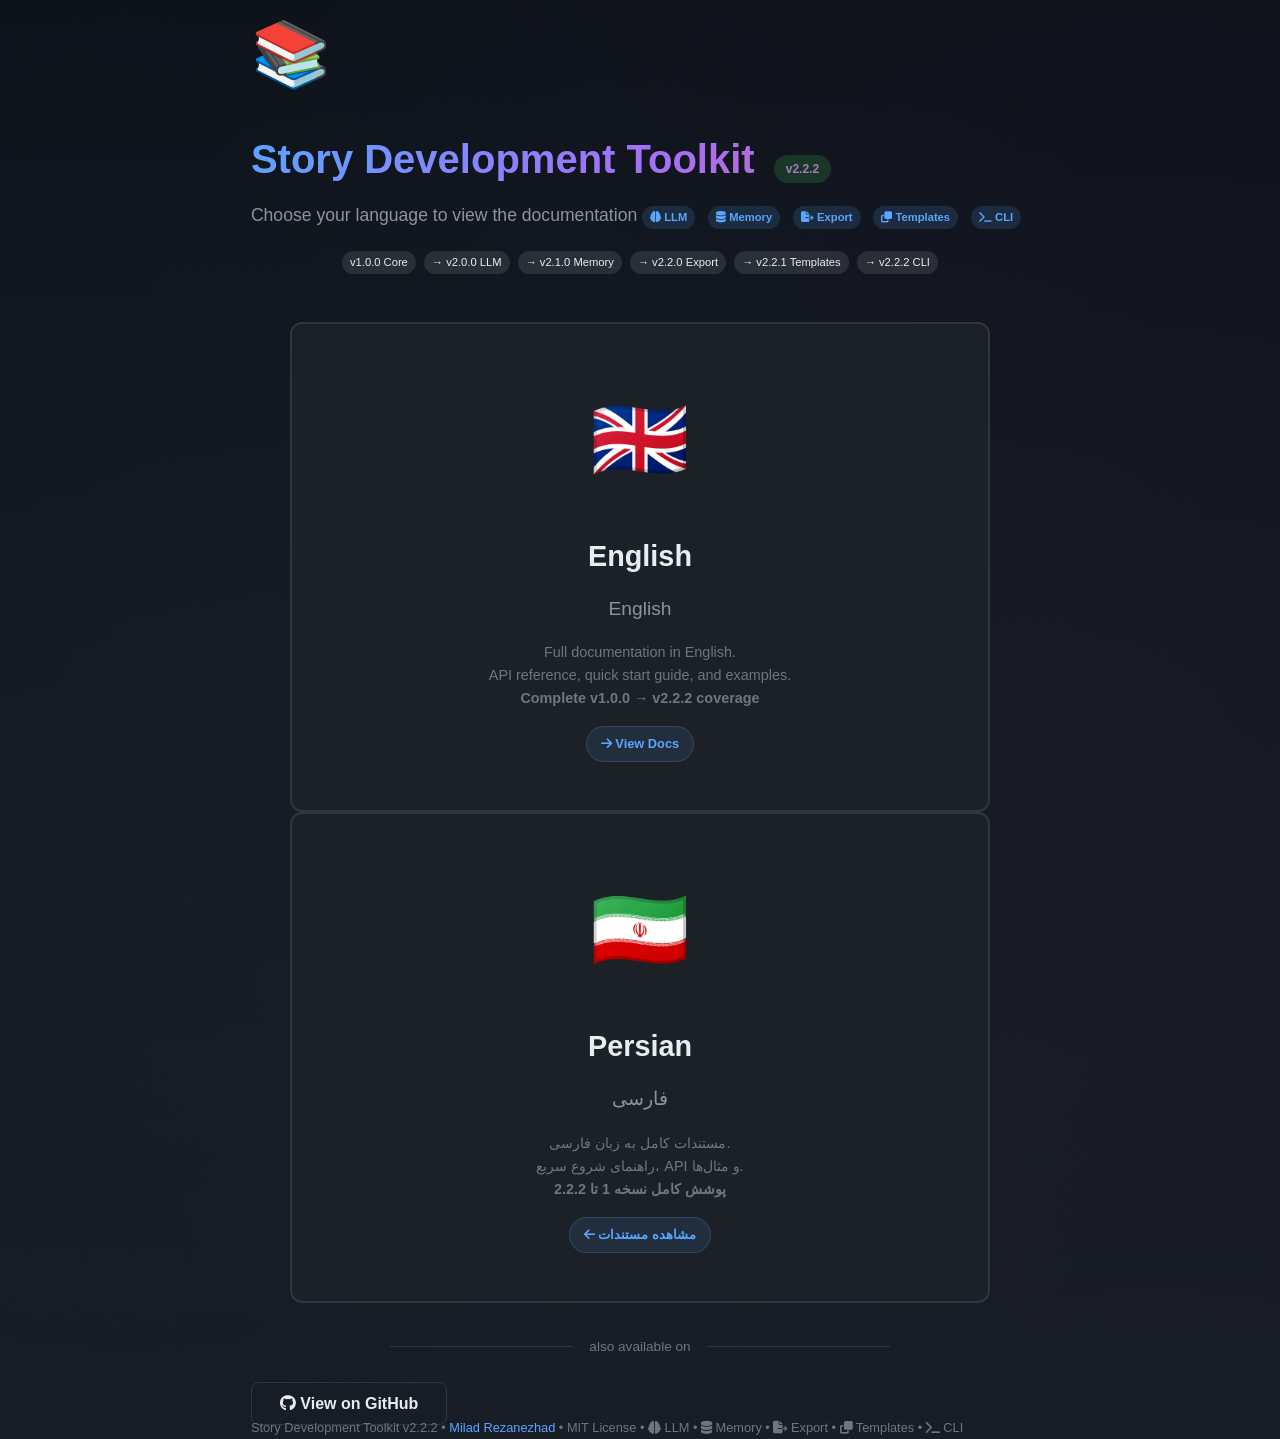
==== commit 38676579: "Release v2.2.2: Add Memory, Exporters, Templates, and CLI tool - v2.1.0: SQLite memory layer (save/l" ====
--- a/docs/index.html
+++ b/docs/index.html
@@ -3,7 +3,7 @@
 <head>
     <meta charset="UTF-8">
     <meta name="viewport" content="width=device-width, initial-scale=1.0">
-    <title>Story Development Toolkit v2.0.0 - Documentation</title>
+    <title>Story Development Toolkit v2.2.2 - Documentation</title>
 
     <!-- Bootstrap -->
     <link rel="stylesheet" href="https://lib.arvancloud.ir/bootstrap/5.2.3/css/bootstrap.css">
@@ -13,7 +13,212 @@
     <link rel="stylesheet" href="eng/styles.css">
 
     <style>
-        
+        .lang-select-section {
+            min-height: 100vh;
+            display: flex;
+            align-items: center;
+            justify-content: center;
+            background: linear-gradient(180deg, #0d1117 0%, #161b22 100%);
+            position: relative;
+            overflow: hidden;
+        }
+
+        .lang-select-section::before {
+            content: '';
+            position: absolute;
+            top: -50%;
+            left: -50%;
+            width: 200%;
+            height: 200%;
+            background: radial-gradient(circle at 30% 50%, rgba(88, 166, 255, 0.04) 0%, transparent 50%),
+                        radial-gradient(circle at 70% 50%, rgba(163, 113, 247, 0.04) 0%, transparent 50%);
+            animation: heroGlow 10s ease-in-out infinite;
+        }
+
+        @keyframes heroGlow {
+            0%, 100% { transform: rotate(0deg); }
+            50% { transform: rotate(180deg); }
+        }
+
+        .lang-card {
+            background: var(--bg-card);
+            border: 2px solid var(--border);
+            border-radius: var(--radius);
+            padding: 3rem 2rem;
+            text-align: center;
+            text-decoration: none;
+            transition: all 0.3s ease;
+            position: relative;
+            overflow: hidden;
+            display: block;
+            height: 100%;
+        }
+
+        .lang-card::before {
+            content: '';
+            position: absolute;
+            top: 0;
+            left: 0;
+            right: 0;
+            height: 3px;
+            background: linear-gradient(90deg, #58a6ff, #a371f7, #db61a2);
+            opacity: 0;
+            transition: opacity 0.3s ease;
+        }
+
+        .lang-card:hover {
+            transform: translateY(-8px);
+            box-shadow: 0 20px 50px rgba(0, 0, 0, 0.4);
+            border-color: var(--accent);
+            text-decoration: none;
+            color: var(--text-primary);
+        }
+
+        .lang-card:hover::before {
+            opacity: 1;
+        }
+
+        .lang-flag {
+            font-size: 5rem;
+            margin-bottom: 1.5rem;
+            display: block;
+            animation: float 3s ease-in-out infinite;
+        }
+
+        .lang-card:hover .lang-flag {
+            animation: bounce 0.6s ease;
+        }
+
+        @keyframes bounce {
+            0%, 100% { transform: translateY(0); }
+            40% { transform: translateY(-15px); }
+            60% { transform: translateY(-5px); }
+        }
+
+        .lang-name {
+            font-size: 1.8rem;
+            font-weight: 700;
+            margin-bottom: 0.75rem;
+            color: var(--text-primary);
+        }
+
+        .lang-native {
+            font-size: 1.2rem;
+            color: var(--text-secondary);
+            margin-bottom: 1rem;
+        }
+
+        .lang-desc {
+            font-size: 0.9rem;
+            color: var(--text-muted);
+            line-height: 1.6;
+        }
+
+        .lang-badge {
+            display: inline-block;
+            padding: 6px 14px;
+            border-radius: 20px;
+            font-size: 0.8rem;
+            font-weight: 600;
+            margin-top: 1rem;
+            background: rgba(88, 166, 255, 0.1);
+            color: var(--accent);
+            border: 1px solid rgba(88, 166, 255, 0.2);
+        }
+
+        .version-badge {
+            display: inline-block;
+            background: rgba(63, 185, 80, 0.2);
+            color: var(--green);
+            padding: 4px 12px;
+            border-radius: 20px;
+            font-size: 0.75rem;
+            font-weight: 600;
+            margin-left: 8px;
+        }
+
+        .logo-section {
+            position: relative;
+            z-index: 1;
+            margin-bottom: 3rem;
+        }
+
+        .logo-icon {
+            font-size: 4rem;
+            margin-bottom: 1rem;
+            animation: float 3s ease-in-out infinite;
+        }
+
+        .logo-title {
+            font-size: 2.5rem;
+            font-weight: 900;
+            background: linear-gradient(135deg, #58a6ff, #a371f7, #db61a2);
+            -webkit-background-clip: text;
+            -webkit-text-fill-color: transparent;
+            background-clip: text;
+        }
+
+        .logo-subtitle {
+            color: var(--text-secondary);
+            font-size: 1.1rem;
+            margin-top: 0.5rem;
+        }
+
+        .divider-text {
+            display: flex;
+            align-items: center;
+            gap: 1rem;
+            color: var(--text-muted);
+            font-size: 0.85rem;
+            margin: 1.5rem 0;
+        }
+
+        .divider-text::before,
+        .divider-text::after {
+            content: '';
+            flex: 1;
+            height: 1px;
+            background: var(--border);
+        }
+
+        .feature-badge {
+            display: inline-block;
+            background: rgba(88, 166, 255, 0.15);
+            color: #58a6ff;
+            padding: 2px 8px;
+            border-radius: 12px;
+            font-size: 0.7rem;
+            font-weight: 600;
+            margin-right: 8px;
+        }
+
+        .footer-note {
+            color: var(--text-muted);
+            font-size: 0.8rem;
+        }
+
+        .footer-note a {
+            color: var(--accent);
+            text-decoration: none;
+        }
+
+        .footer-note a:hover {
+            text-decoration: underline;
+        }
+
+        .version-strip {
+            display: flex;
+            justify-content: center;
+            gap: 8px;
+            flex-wrap: wrap;
+            margin-top: 20px;
+        }
+        .version-strip span {
+            font-size: 0.7rem;
+            padding: 2px 8px;
+            border-radius: 12px;
+            background: rgba(255,255,255,0.1);
+        }
     </style>
 </head>
 <body>
@@ -27,12 +232,24 @@
                 <div class="logo-icon">📚</div>
                 <h1 class="logo-title">
                     Story Development Toolkit 
-                    <span class="version-badge">v2.0.0</span>
+                    <span class="version-badge">v2.2.2</span>
                 </h1>
                 <p class="logo-subtitle">
                     Choose your language to view the documentation 
-                    <span class="llm-badge"><i class="fa-solid fa-brain"></i> LLM Ready</span>
+                    <span class="feature-badge"><i class="fa-solid fa-brain"></i> LLM</span>
+                    <span class="feature-badge"><i class="fa-solid fa-database"></i> Memory</span>
+                    <span class="feature-badge"><i class="fa-solid fa-file-export"></i> Export</span>
+                    <span class="feature-badge"><i class="fa-solid fa-clone"></i> Templates</span>
+                    <span class="feature-badge"><i class="fa-solid fa-terminal"></i> CLI</span>
                 </p>
+                <div class="version-strip">
+                    <span>v1.0.0 Core</span>
+                    <span>→ v2.0.0 LLM</span>
+                    <span>→ v2.1.0 Memory</span>
+                    <span>→ v2.2.0 Export</span>
+                    <span>→ v2.2.1 Templates</span>
+                    <span>→ v2.2.2 CLI</span>
+                </div>
             </div>
 
             <!-- Language Cards -->
@@ -46,7 +263,7 @@
                         <p class="lang-desc">
                             Full documentation in English.<br>
                             API reference, quick start guide, and examples.<br>
-                            <strong>NEW:</strong> LLM integration guide (Optional)
+                            <strong>Complete v1.0.0 → v2.2.2 coverage</strong>
                         </p>
                         <span class="lang-badge">
                             <i class="fa-solid fa-arrow-right"></i> View Docs
@@ -63,7 +280,7 @@
                         <p class="lang-desc">
                             مستندات کامل به زبان فارسی.<br>
                             راهنمای شروع سریع، API و مثال‌ها.<br>
-                            <strong>جدید:</strong> راهنمای یکپارچگی با هوش مصنوعی
+                            <strong>پوشش کامل نسخه 1 تا 2.2.2</strong>
                         </p>
                         <span class="lang-badge">
                             <i class="fa-solid fa-arrow-left"></i> مشاهده مستندات
@@ -87,10 +304,14 @@
 
             <!-- Footer Note -->
             <p class="footer-note mt-4">
-                Story Development Toolkit v2.0.0 • 
+                Story Development Toolkit v2.2.2 • 
                 <a href="https://github.com/miladrezanezhad">Milad Rezanezhad</a> • 
                 MIT License • 
-                <i class="fa-solid fa-brain"></i> Optional LLM Support (OpenAI, Anthropic, Local)
+                <i class="fa-solid fa-brain"></i> LLM • 
+                <i class="fa-solid fa-database"></i> Memory • 
+                <i class="fa-solid fa-file-export"></i> Export • 
+                <i class="fa-solid fa-clone"></i> Templates • 
+                <i class="fa-solid fa-terminal"></i> CLI
             </p>
 
         </div>
--- a/docs/eng/styles.css
+++ b/docs/eng/styles.css
@@ -35,6 +35,12 @@
 }
 
 /* Base */
+* {
+    margin: 0;
+    padding: 0;
+    box-sizing: border-box;
+}
+
 body {
     font-family: var(--font);
     background-color: var(--bg-primary);
@@ -51,7 +57,9 @@
     color: var(--accent-hover);
 }
 
-/* Navbar Overrides */
+/* ============================================
+   Navbar
+   ============================================ */
 .navbar {
     background: var(--bg-secondary) !important;
     border-bottom: 1px solid var(--border);
@@ -70,7 +78,9 @@
     color: var(--accent) !important;
 }
 
-/* Hero Section */
+/* ============================================
+   Hero Section
+   ============================================ */
 .hero-section {
     background: linear-gradient(180deg, #0d1117 0%, #161b22 100%);
     border-bottom: 1px solid var(--border);
@@ -120,7 +130,177 @@
     z-index: 1;
 }
 
-/* Badges */
+/* ============================================
+   Language Selection Page (docs/index.html)
+   ============================================ */
+.lang-select-section {
+    min-height: 100vh;
+    display: flex;
+    align-items: center;
+    justify-content: center;
+    background: linear-gradient(180deg, #0d1117 0%, #161b22 100%);
+    position: relative;
+    overflow: hidden;
+}
+.lang-select-section::before {
+    content: '';
+    position: absolute;
+    top: -50%;
+    left: -50%;
+    width: 200%;
+    height: 200%;
+    background: radial-gradient(circle at 30% 50%, rgba(88, 166, 255, 0.04) 0%, transparent 50%),
+                radial-gradient(circle at 70% 50%, rgba(163, 113, 247, 0.04) 0%, transparent 50%);
+    animation: heroGlow 10s ease-in-out infinite;
+}
+.lang-card {
+    background: var(--bg-card);
+    border: 2px solid var(--border);
+    border-radius: var(--radius);
+    padding: 3rem 2rem;
+    text-align: center;
+    text-decoration: none;
+    transition: all 0.3s ease;
+    position: relative;
+    overflow: hidden;
+    display: block;
+    height: 100%;
+}
+.lang-card::before {
+    content: '';
+    position: absolute;
+    top: 0;
+    left: 0;
+    right: 0;
+    height: 3px;
+    background: linear-gradient(90deg, #58a6ff, #a371f7, #db61a2);
+    opacity: 0;
+    transition: opacity 0.3s ease;
+}
+.lang-card:hover {
+    transform: translateY(-8px);
+    box-shadow: 0 20px 50px rgba(0, 0, 0, 0.4);
+    border-color: var(--accent);
+    text-decoration: none;
+    color: var(--text-primary);
+}
+.lang-card:hover::before {
+    opacity: 1;
+}
+.lang-flag {
+    font-size: 5rem;
+    margin-bottom: 1.5rem;
+    display: block;
+    animation: float 3s ease-in-out infinite;
+}
+.lang-card:hover .lang-flag {
+    animation: bounce 0.6s ease;
+}
+@keyframes bounce {
+    0%, 100% { transform: translateY(0); }
+    40% { transform: translateY(-15px); }
+    60% { transform: translateY(-5px); }
+}
+.lang-name {
+    font-size: 1.8rem;
+    font-weight: 700;
+    margin-bottom: 0.75rem;
+    color: var(--text-primary);
+}
+.lang-native {
+    font-size: 1.2rem;
+    color: var(--text-secondary);
+    margin-bottom: 1rem;
+}
+.lang-desc {
+    font-size: 0.9rem;
+    color: var(--text-muted);
+    line-height: 1.6;
+}
+.lang-badge {
+    display: inline-block;
+    padding: 6px 14px;
+    border-radius: 20px;
+    font-size: 0.8rem;
+    font-weight: 600;
+    margin-top: 1rem;
+    background: rgba(88, 166, 255, 0.1);
+    color: var(--accent);
+    border: 1px solid rgba(88, 166, 255, 0.2);
+}
+.version-badge {
+    display: inline-block;
+    background: rgba(63, 185, 80, 0.2);
+    color: var(--green);
+    padding: 4px 12px;
+    border-radius: 20px;
+    font-size: 0.75rem;
+    font-weight: 600;
+    margin-left: 8px;
+}
+.logo-section {
+    position: relative;
+    z-index: 1;
+    margin-bottom: 3rem;
+}
+.logo-icon {
+    font-size: 4rem;
+    margin-bottom: 1rem;
+    animation: float 3s ease-in-out infinite;
+}
+.logo-title {
+    font-size: 2.5rem;
+    font-weight: 900;
+    background: linear-gradient(135deg, #58a6ff, #a371f7, #db61a2);
+    -webkit-background-clip: text;
+    -webkit-text-fill-color: transparent;
+    background-clip: text;
+}
+.logo-subtitle {
+    color: var(--text-secondary);
+    font-size: 1.1rem;
+    margin-top: 0.5rem;
+}
+.divider-text {
+    display: flex;
+    align-items: center;
+    gap: 1rem;
+    color: var(--text-muted);
+    font-size: 0.85rem;
+    margin: 1.5rem 0;
+}
+.divider-text::before,
+.divider-text::after {
+    content: '';
+    flex: 1;
+    height: 1px;
+    background: var(--border);
+}
+.llm-badge {
+    display: inline-block;
+    background: rgba(88, 166, 255, 0.15);
+    color: #58a6ff;
+    padding: 2px 8px;
+    border-radius: 12px;
+    font-size: 0.7rem;
+    font-weight: 600;
+    margin-right: 8px;
+}
+.footer-note {
+    color: var(--text-muted);
+    font-size: 0.8rem;
+}
+.footer-note a {
+    color: var(--accent);
+    text-decoration: none;
+}
+.footer-note a:hover {
+    text-decoration: underline;
+}
+
+/* ============================================
+   Badges
+   ============================================ */
 .badge-custom {
     display: inline-flex;
     align-items: center;
@@ -136,7 +316,9 @@
 .badge-license { background: rgba(210, 153, 29, 0.1); color: var(--yellow); }
 .badge-author { background: rgba(163, 113, 247, 0.1); color: var(--purple); }
 
-/* Buttons */
+/* ============================================
+   Buttons
+   ============================================ */
 .btn-primary-custom {
     background: var(--accent);
     color: #fff;
@@ -168,7 +350,9 @@
     transform: translateY(-2px);
 }
 
-/* Section Titles */
+/* ============================================
+   Section Titles
+   ============================================ */
 .section-title {
     font-size: 2rem;
     font-weight: 700;
@@ -176,7 +360,9 @@
     margin-bottom: 3rem;
 }
 
-/* Feature Cards */
+/* ============================================
+   Feature Cards
+   ============================================ */
 .feature-card {
     background: var(--bg-card);
     border: 1px solid var(--border);
@@ -216,7 +402,9 @@
     line-height: 1.8;
 }
 
-/* Code Blocks */
+/* ============================================
+   Code Blocks
+   ============================================ */
 .code-block-wrapper {
     background: var(--code-bg);
     border: 1px solid var(--border);
@@ -276,7 +464,9 @@
 .fn { color: var(--code-function); }
 .cm { color: var(--code-comment); }
 
-/* Output Block */
+/* ============================================
+   Output Block
+   ============================================ */
 .output-block {
     background: var(--bg-primary);
     border: 1px solid var(--border);
@@ -288,7 +478,9 @@
     margin-top: 1rem;
 }
 
-/* Stats */
+/* ============================================
+   Stats
+   ============================================ */
 .stat-item {
     background: var(--bg-card);
     border: 1px solid var(--border);
@@ -318,7 +510,9 @@
     margin-top: 0.5rem;
 }
 
-/* Doc Cards */
+/* ============================================
+   Doc Cards
+   ============================================ */
 .doc-card {
     background: var(--bg-card);
     border: 1px solid var(--border);
@@ -349,14 +543,18 @@
     color: var(--accent);
 }
 
-/* Dark Sections */
+/* ============================================
+   Dark Sections
+   ============================================ */
 .bg-dark-section {
     background: var(--bg-secondary);
     border-top: 1px solid var(--border);
     border-bottom: 1px solid var(--border);
 }
 
-/* Notes */
+/* ============================================
+   Notes
+   ============================================ */
 .note {
     border-left: 3px solid var(--accent);
     background-color: rgba(88, 166, 255, 0.05);
@@ -365,12 +563,16 @@
     margin-bottom: 1.5rem;
 }
 
-/* Sidebar */
+/* ============================================
+   Sidebar (API Documentation)
+   ============================================ */
 .sidebar-custom {
     background: var(--bg-secondary);
     border: 1px solid var(--border);
     border-radius: var(--radius);
     padding: 24px 20px;
+    position: sticky;
+    top: 76px;
     max-height: calc(100vh - 100px);
     overflow-y: auto;
 }
@@ -425,7 +627,9 @@
 .sidebar-custom::-webkit-scrollbar-thumb { background: var(--border); border-radius: 2px; }
 .sidebar-custom::-webkit-scrollbar-thumb:hover { background: var(--text-muted); }
 
-/* Tables */
+/* ============================================
+   Tables
+   ============================================ */
 .table {
     color: var(--text-primary);
     --bs-table-bg: transparent;
@@ -438,7 +642,23 @@
     font-size: 0.85rem;
 }
 
-/* Footer */
+/* ============================================
+   API Method Cards
+   ============================================ */
+.api-method {
+    border: 1px solid var(--border);
+    border-radius: var(--radius);
+    padding: 20px;
+    background: var(--bg-card);
+}
+.api-method h5 {
+    color: var(--accent);
+    font-family: var(--font-mono);
+}
+
+/* ============================================
+   Footer
+   ============================================ */
 .footer {
     background: var(--bg-secondary);
     border-top: 1px solid var(--border);
@@ -448,13 +668,9 @@
 .footer a { color: var(--accent); }
 .footer a:hover { color: var(--accent-hover); }
 
-/* Scrollbar */
-::-webkit-scrollbar { width: 6px; height: 6px; }
-::-webkit-scrollbar-track { background: var(--bg-primary); }
-::-webkit-scrollbar-thumb { background: var(--border); border-radius: 3px; }
-::-webkit-scrollbar-thumb:hover { background: var(--text-muted); }
-
-/* Toast */
+/* ============================================
+   Toast Notifications
+   ============================================ */
 .toast-copy {
     position: fixed;
     bottom: 20px;
@@ -473,20 +689,21 @@
     opacity: 1;
     transform: translateY(0);
 }
-
-/* API Method */
-.api-method {
-    border: 1px solid var(--border);
-    border-radius: var(--radius);
-    padding: 20px;
-    background: var(--bg-card);
-}
-.api-method h5 {
-    color: var(--accent);
-    font-family: var(--font-mono);
-}
-
-/* Responsive */
+.toast-copy.error {
+    background: var(--red);
+}
+
+/* ============================================
+   Scrollbar (Global)
+   ============================================ */
+::-webkit-scrollbar { width: 6px; height: 6px; }
+::-webkit-scrollbar-track { background: var(--bg-primary); }
+::-webkit-scrollbar-thumb { background: var(--border); border-radius: 3px; }
+::-webkit-scrollbar-thumb:hover { background: var(--text-muted); }
+
+/* ============================================
+   Responsive
+   ============================================ */
 @media (max-width: 991px) {
     .sidebar-custom { display: none; }
 }
@@ -494,199 +711,7 @@
     .hero-title { font-size: 2rem; }
     .hero-logo { font-size: 3rem; }
     .section-title { font-size: 1.5rem; }
-}
-
-
-/* style file docs/index.html */
-
-.lang-select-section {
-            min-height: 100vh;
-            display: flex;
-            align-items: center;
-            justify-content: center;
-            background: linear-gradient(180deg, #0d1117 0%, #161b22 100%);
-            position: relative;
-            overflow: hidden;
-        }
-
-.lang-select-section::before {
-            content: '';
-            position: absolute;
-            top: -50%;
-            left: -50%;
-            width: 200%;
-            height: 200%;
-            background: radial-gradient(circle at 30% 50%, rgba(88, 166, 255, 0.04) 0%, transparent 50%),
-                        radial-gradient(circle at 70% 50%, rgba(163, 113, 247, 0.04) 0%, transparent 50%);
-            animation: heroGlow 10s ease-in-out infinite;
-        }
-
-        @keyframes heroGlow {
-            0%, 100% { transform: rotate(0deg); }
-            50% { transform: rotate(180deg); }
-        }
- .lang-card {
-            background: var(--bg-card);
-            border: 2px solid var(--border);
-            border-radius: var(--radius);
-            padding: 3rem 2rem;
-            text-align: center;
-            text-decoration: none;
-            transition: all 0.3s ease;
-            position: relative;
-            overflow: hidden;
-            display: block;
-            height: 100%;
-        }
-
-        .lang-card::before {
-            content: '';
-            position: absolute;
-            top: 0;
-            left: 0;
-            right: 0;
-            height: 3px;
-            background: linear-gradient(90deg, #58a6ff, #a371f7, #db61a2);
-            opacity: 0;
-            transition: opacity 0.3s ease;
-        }
-
-        .lang-card:hover {
-            transform: translateY(-8px);
-            box-shadow: 0 20px 50px rgba(0, 0, 0, 0.4);
-            border-color: var(--accent);
-            text-decoration: none;
-            color: var(--text-primary);
-        }
-
-        .lang-card:hover::before {
-            opacity: 1;
-        }
-
-        .lang-flag {
-            font-size: 5rem;
-            margin-bottom: 1.5rem;
-            display: block;
-            animation: float 3s ease-in-out infinite;
-        }
-
-        .lang-card:hover .lang-flag {
-            animation: bounce 0.6s ease;
-        }
-
-        @keyframes bounce {
-            0%, 100% { transform: translateY(0); }
-            40% { transform: translateY(-15px); }
-            60% { transform: translateY(-5px); }
-        }
-
-        .lang-name {
-            font-size: 1.8rem;
-            font-weight: 700;
-            margin-bottom: 0.75rem;
-            color: var(--text-primary);
-        }
-
-        .lang-native {
-            font-size: 1.2rem;
-            color: var(--text-secondary);
-            margin-bottom: 1rem;
-        }
-
-        .lang-desc {
-            font-size: 0.9rem;
-            color: var(--text-muted);
-            line-height: 1.6;
-        }
-
-        .lang-badge {
-            display: inline-block;
-            padding: 6px 14px;
-            border-radius: 20px;
-            font-size: 0.8rem;
-            font-weight: 600;
-            margin-top: 1rem;
-            background: rgba(88, 166, 255, 0.1);
-            color: var(--accent);
-            border: 1px solid rgba(88, 166, 255, 0.2);
-        }
-
-        .version-badge {
-            display: inline-block;
-            background: rgba(63, 185, 80, 0.2);
-            color: var(--green);
-            padding: 4px 12px;
-            border-radius: 20px;
-            font-size: 0.75rem;
-            font-weight: 600;
-            margin-left: 8px;
-        }
-
-        .logo-section {
-            position: relative;
-            z-index: 1;
-            margin-bottom: 3rem;
-        }
-
-        .logo-icon {
-            font-size: 4rem;
-            margin-bottom: 1rem;
-            animation: float 3s ease-in-out infinite;
-        }
-
-        .logo-title {
-            font-size: 2.5rem;
-            font-weight: 900;
-            background: linear-gradient(135deg, #58a6ff, #a371f7, #db61a2);
-            -webkit-background-clip: text;
-            -webkit-text-fill-color: transparent;
-            background-clip: text;
-        }
-
-        .logo-subtitle {
-            color: var(--text-secondary);
-            font-size: 1.1rem;
-            margin-top: 0.5rem;
-        }
-
-        .divider-text {
-            display: flex;
-            align-items: center;
-            gap: 1rem;
-            color: var(--text-muted);
-            font-size: 0.85rem;
-            margin: 1.5rem 0;
-        }
-
-        .divider-text::before,
-        .divider-text::after {
-            content: '';
-            flex: 1;
-            height: 1px;
-            background: var(--border);
-        }
-
-        .llm-badge {
-            display: inline-block;
-            background: rgba(88, 166, 255, 0.15);
-            color: #58a6ff;
-            padding: 2px 8px;
-            border-radius: 12px;
-            font-size: 0.7rem;
-            font-weight: 600;
-            margin-right: 8px;
-        }
-
-        .footer-note {
-            color: var(--text-muted);
-            font-size: 0.8rem;
-        }
-
-        .footer-note a {
-            color: var(--accent);
-            text-decoration: none;
-        }
-
-        .footer-note a:hover {
-            text-decoration: underline;
-        }+    .lang-card { padding: 2rem 1rem; }
+    .lang-name { font-size: 1.3rem; }
+    .lang-flag { font-size: 3rem; }
+}
